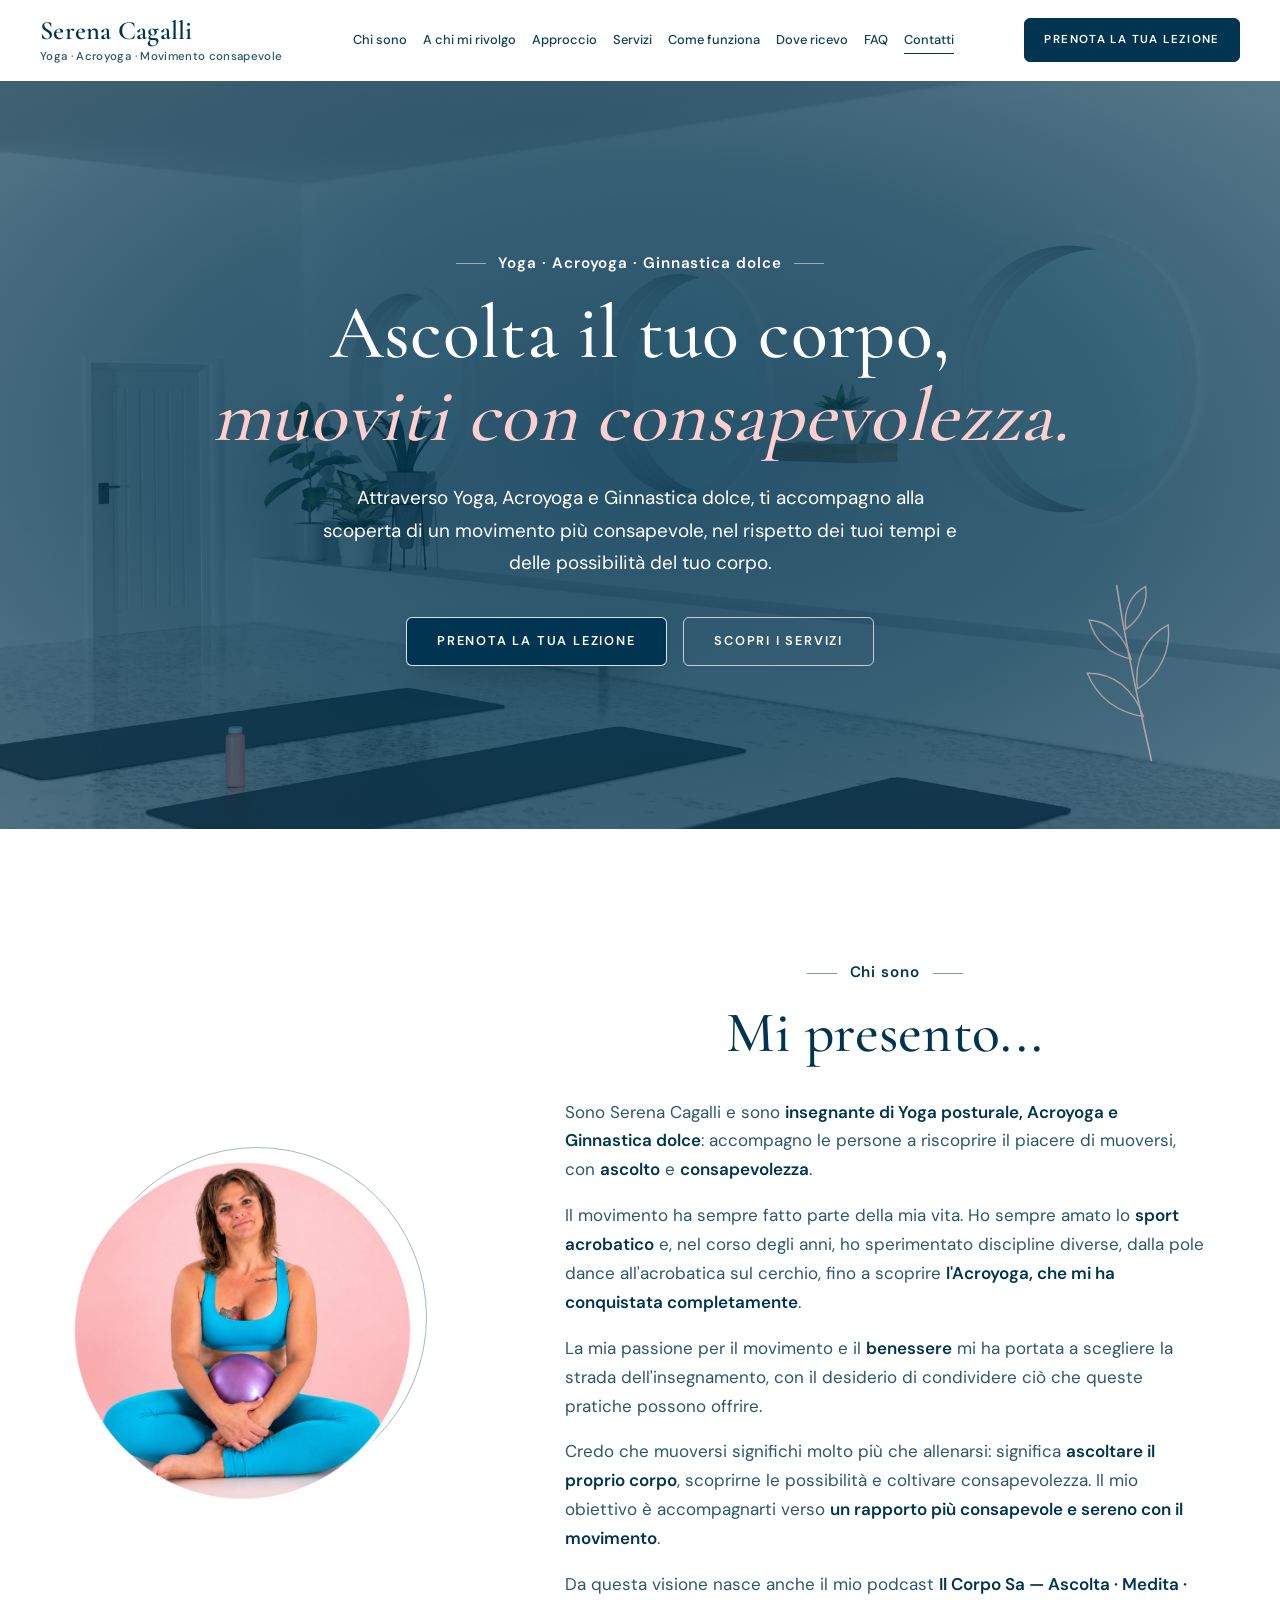
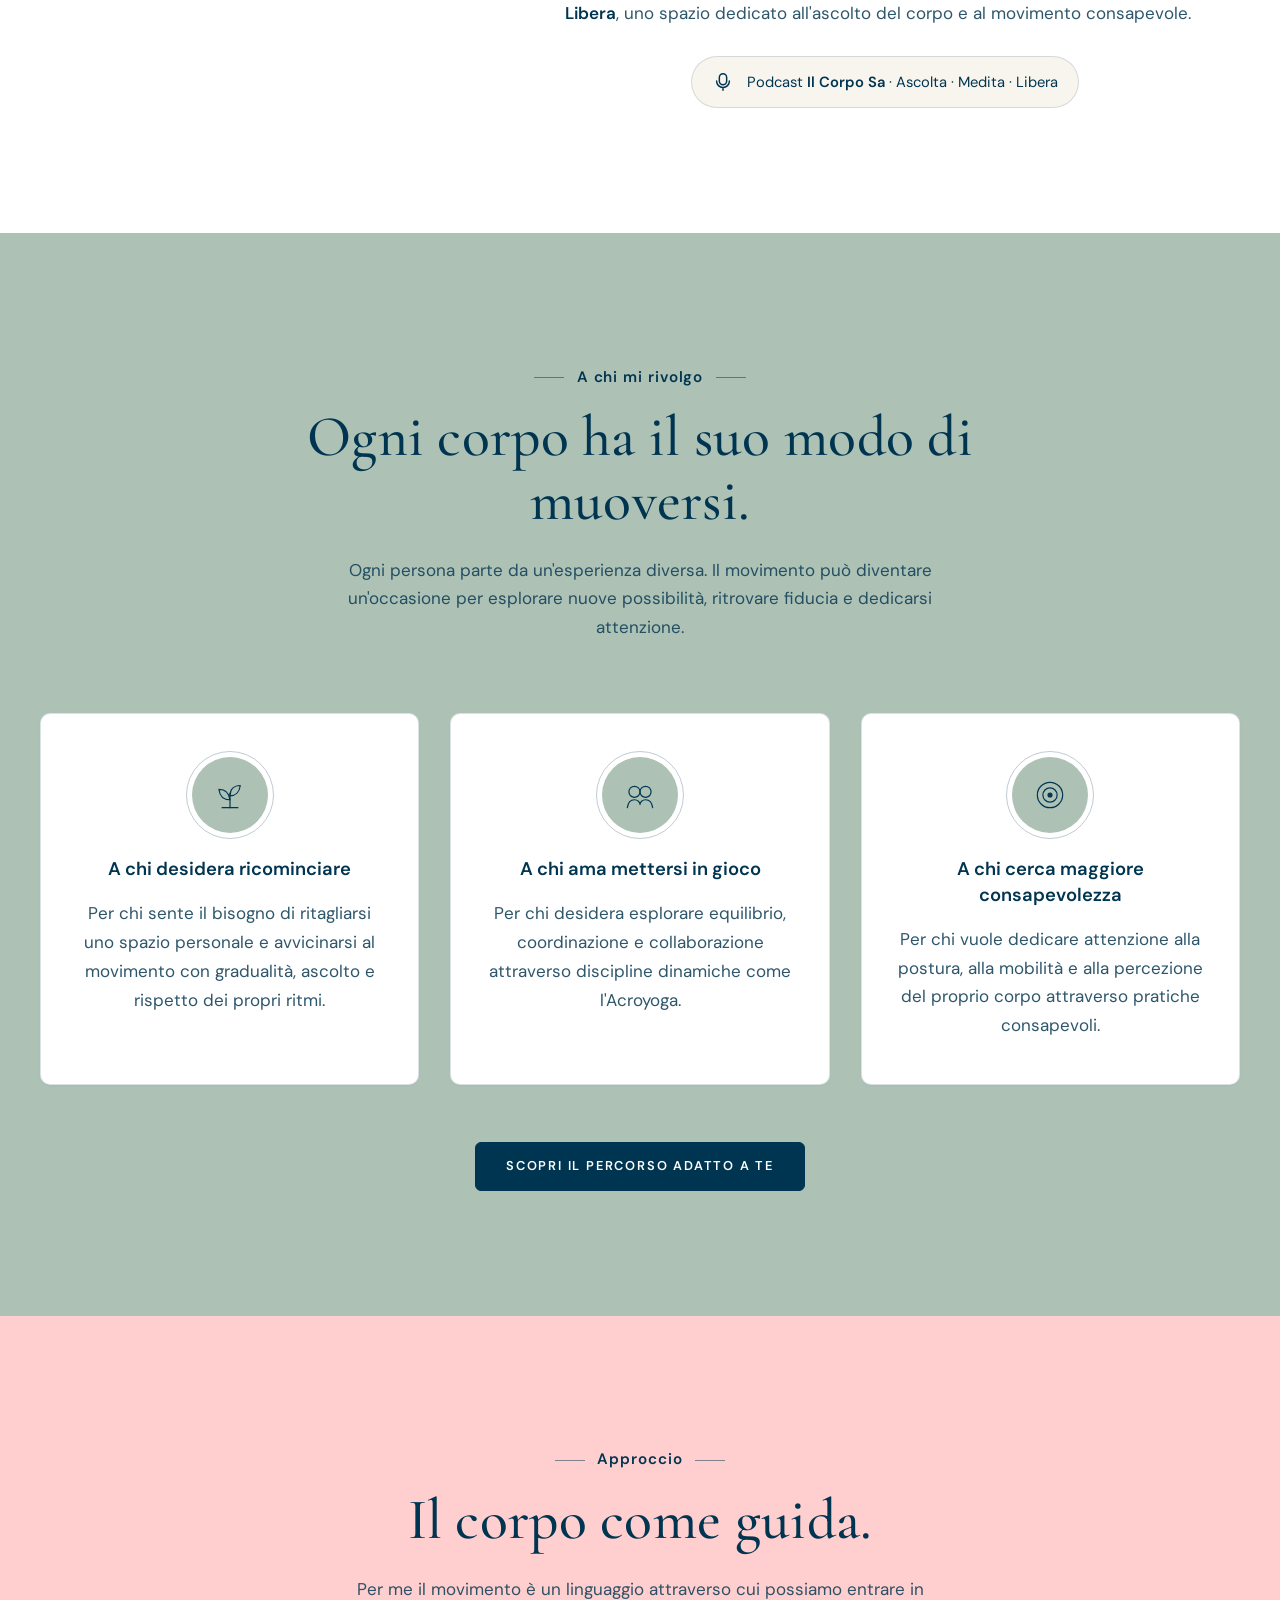
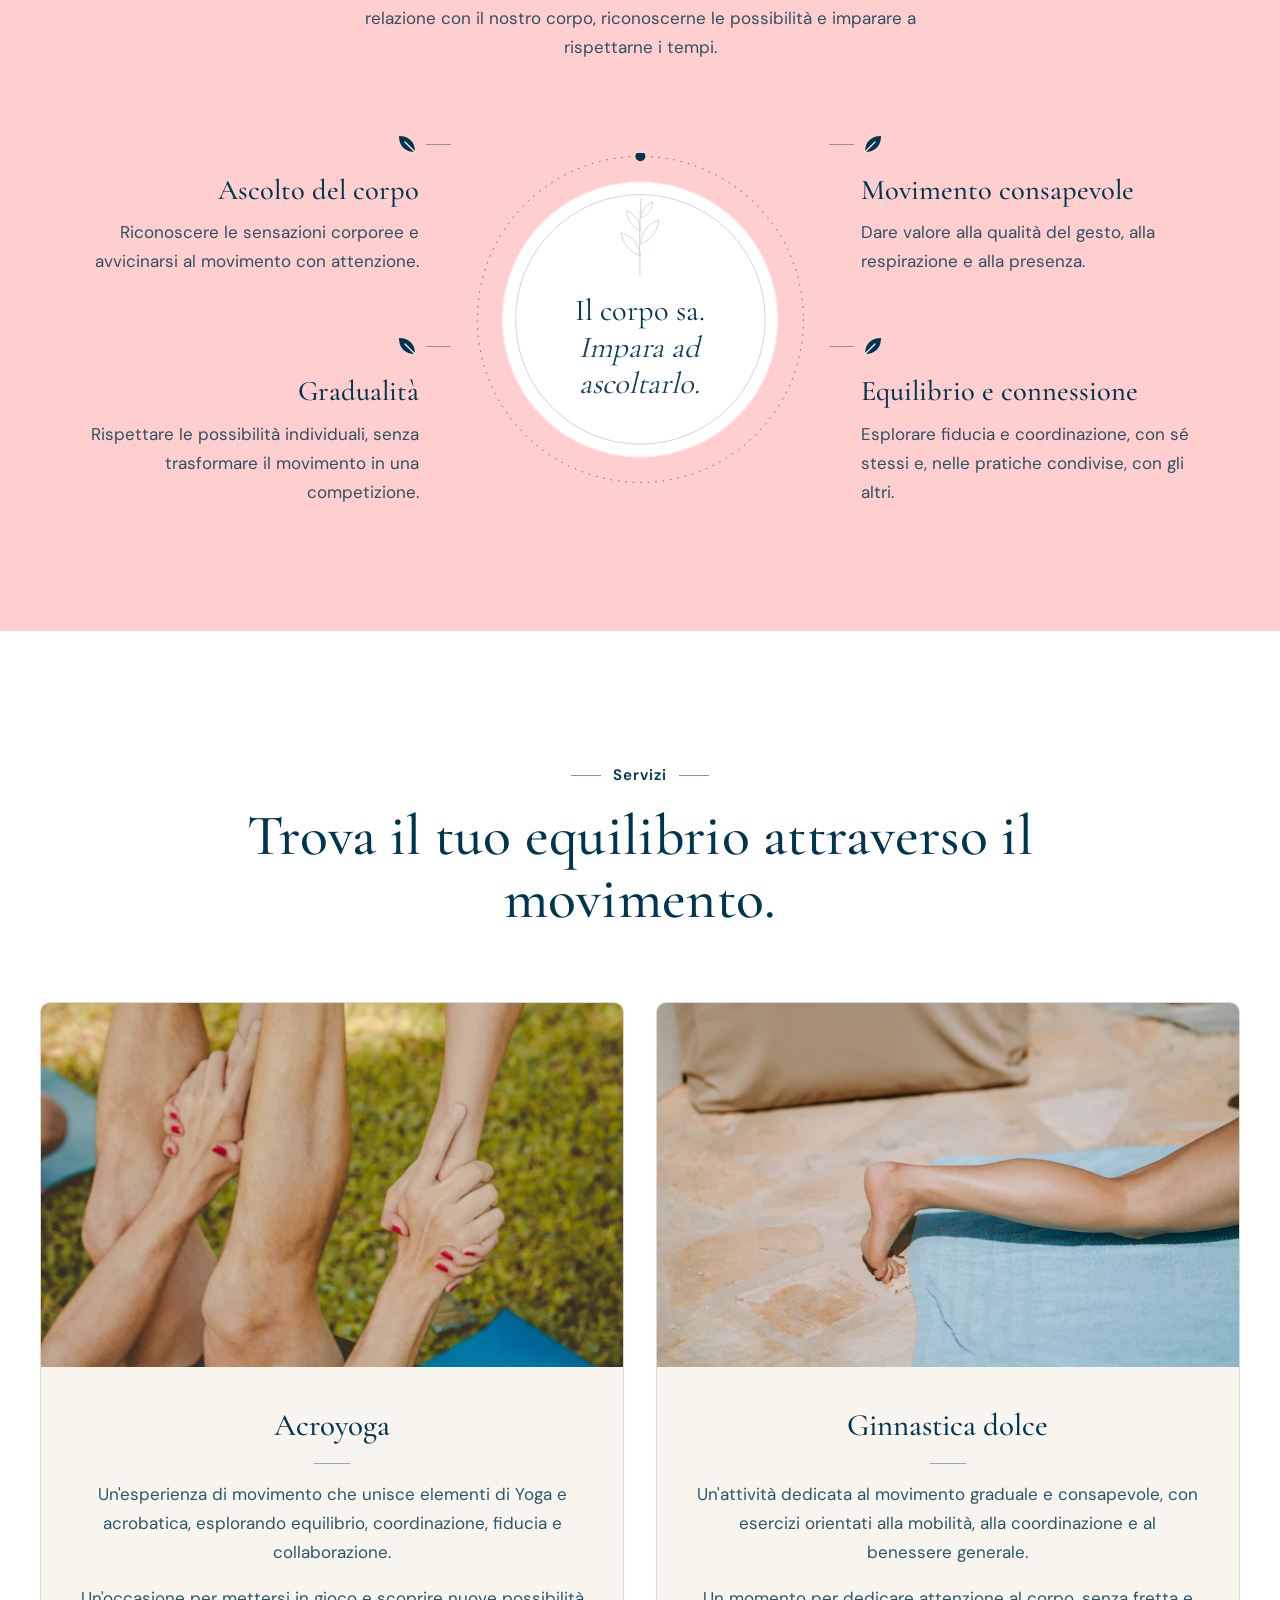
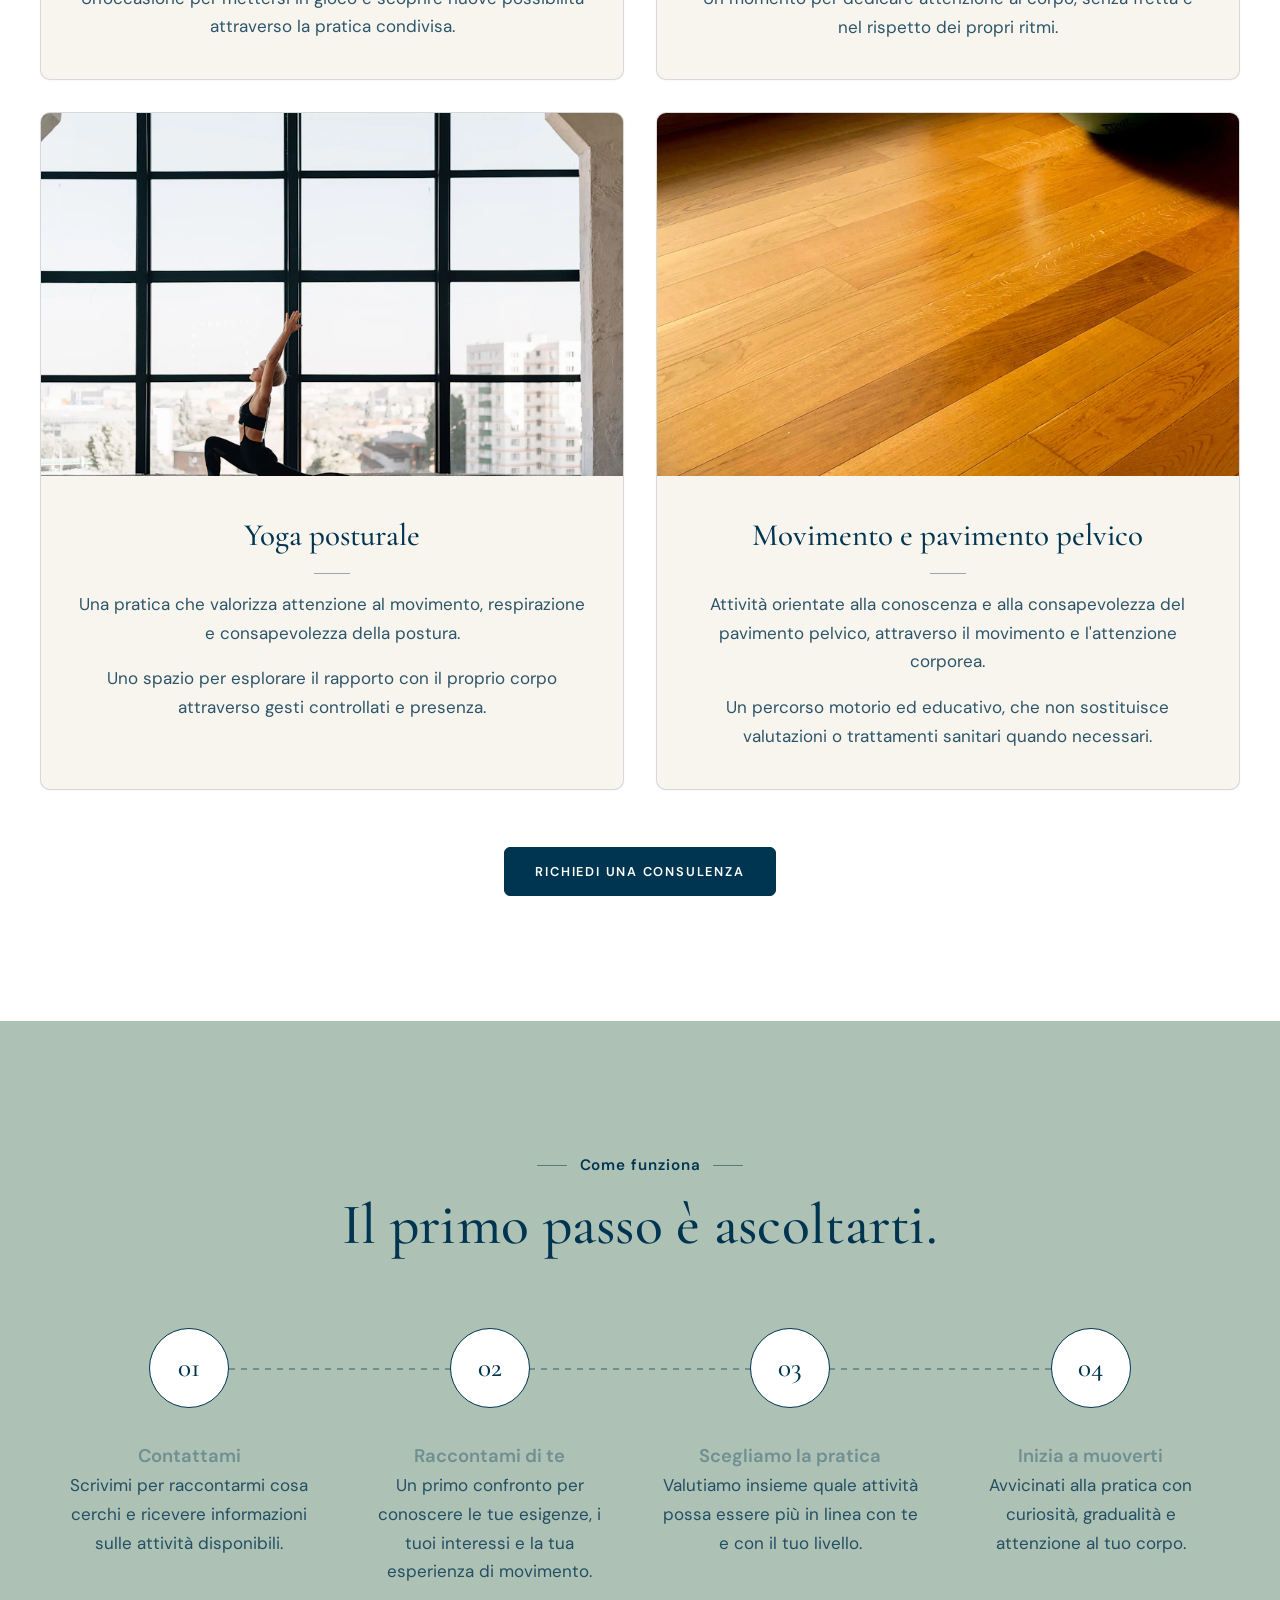
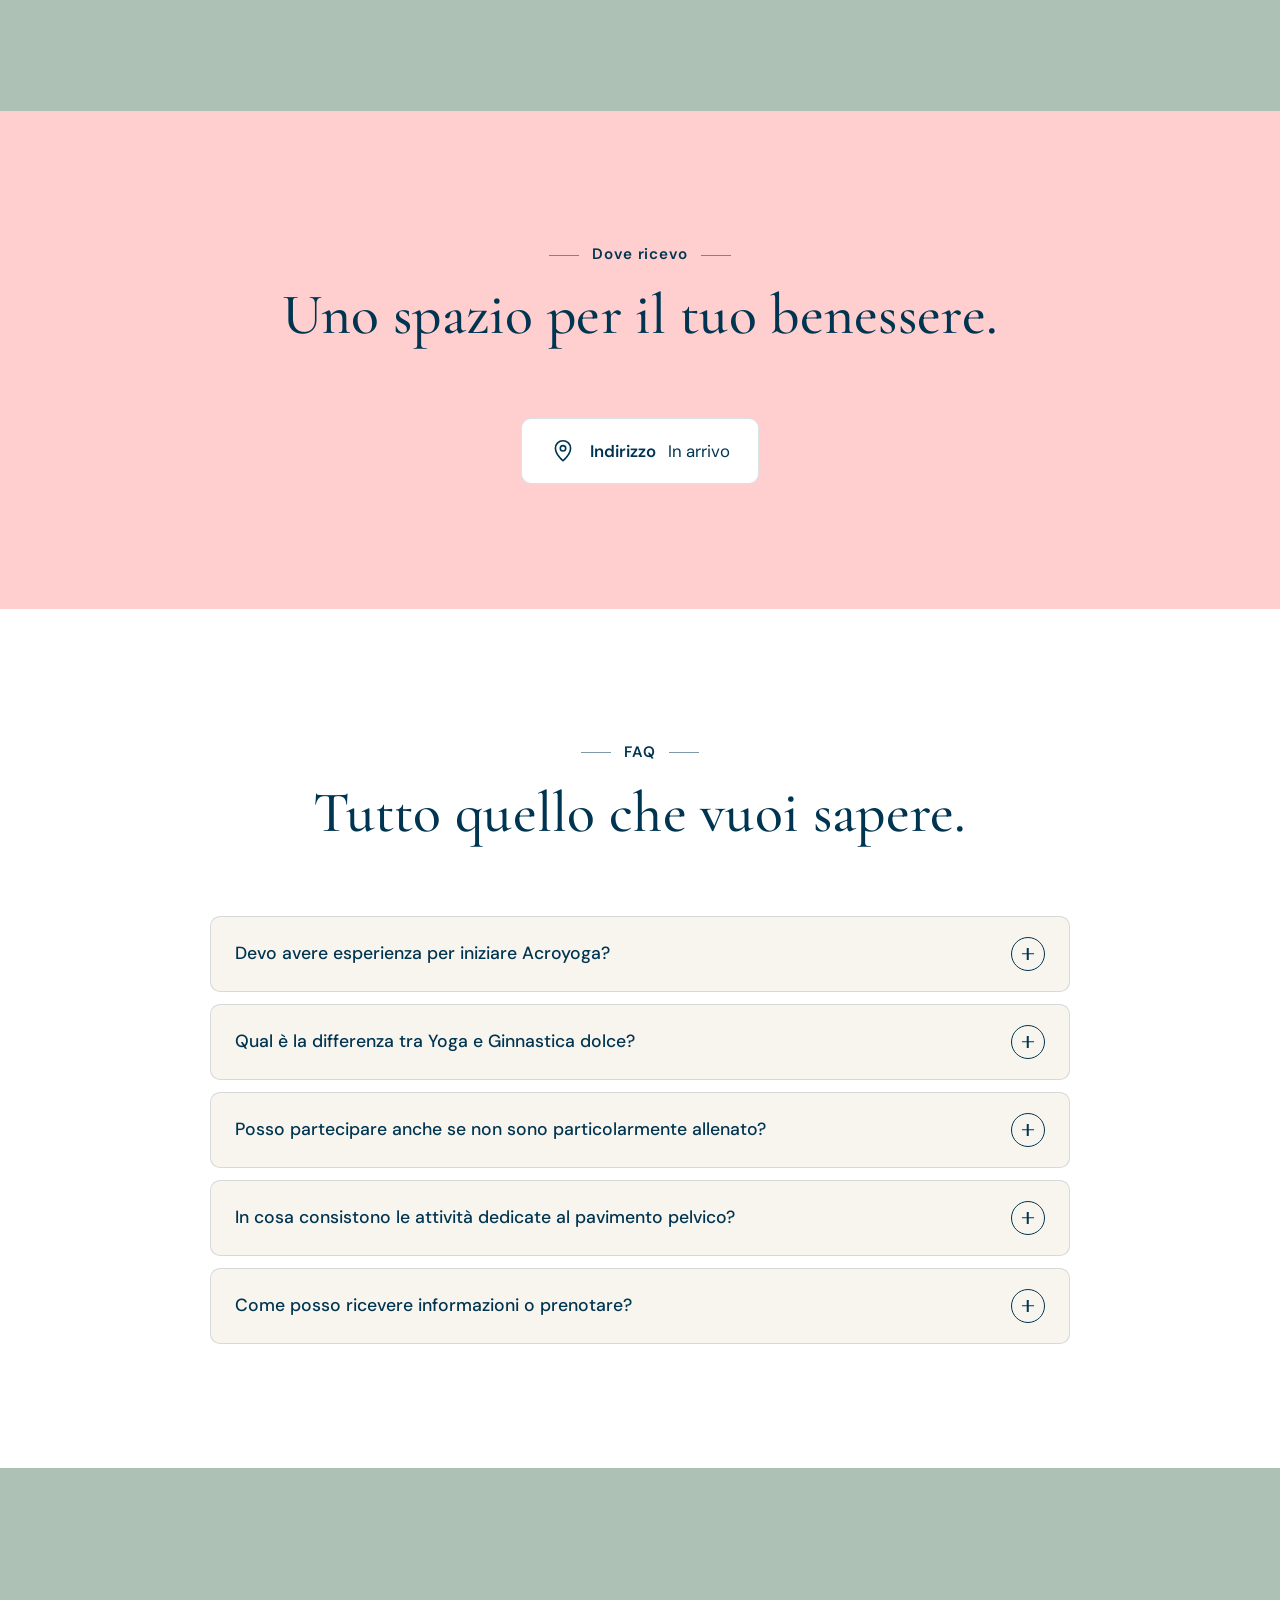
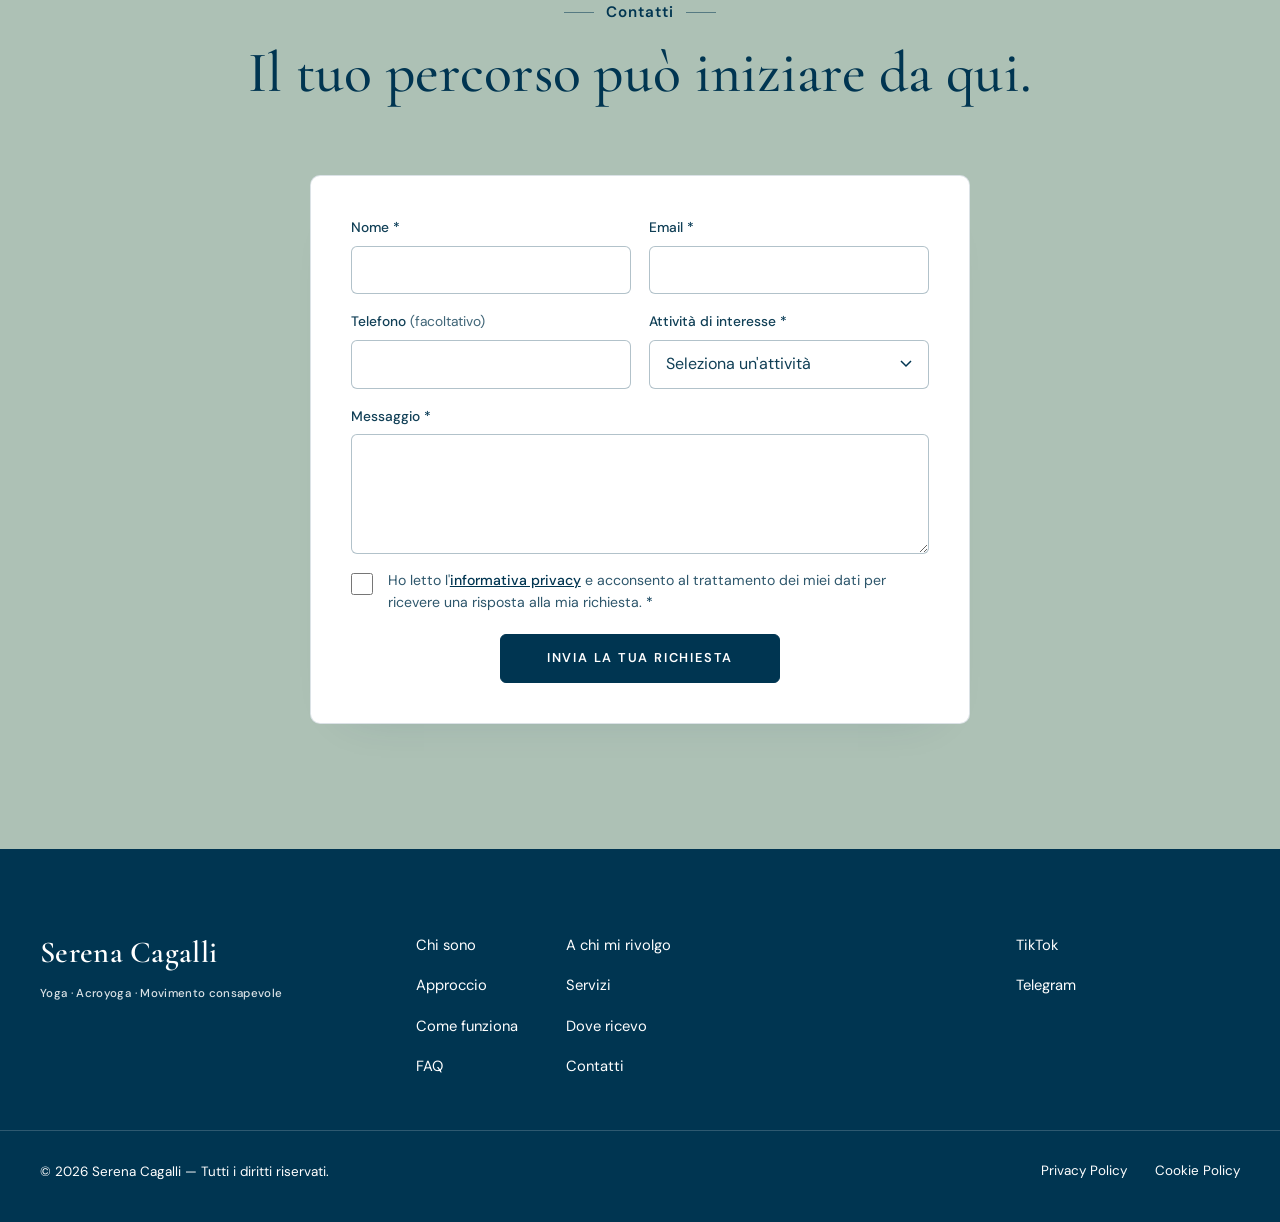
==== index.html @ 7fc3790c "Sito one-page Serena Cagalli — Il Corpo Sa Sito statico (HTML, CSS, JS) per Serena Cagalli: Yoga pos" ====
<!doctype html>
<html lang="it">
<head>
  <meta charset="utf-8">
  <meta name="viewport" content="width=device-width, initial-scale=1">
  <title>Serena Cagalli | Yoga, Acroyoga e Ginnastica Dolce</title>
  <meta name="description" content="Scopri le attività di Serena Cagalli: Acroyoga, Yoga posturale, Ginnastica dolce e movimento consapevole. Richiedi informazioni.">
  <meta name="theme-color" content="#FFFFFF">
  <!-- Da aggiungere quando il dominio sarà definitivo:
  <link rel="canonical" href="https://DOMINIO/">
  <meta property="og:url" content="https://DOMINIO/">
  -->
  <meta property="og:type" content="website">
  <meta property="og:locale" content="it_IT">
  <meta property="og:site_name" content="Serena Cagalli">
  <meta property="og:title" content="Serena Cagalli | Yoga, Acroyoga e Ginnastica Dolce">
  <meta property="og:description" content="Il corpo sa. Impara ad ascoltarlo. Acroyoga, Yoga posturale, Ginnastica dolce e movimento consapevole.">
  <meta property="og:image" content="assets/img/hero-2000.webp">
  <meta name="twitter:card" content="summary_large_image">

  <link rel="icon" href="assets/img/favicon.svg" type="image/svg+xml">
  <link rel="preload" href="assets/fonts/cormorant-garamond.woff2" as="font" type="font/woff2" crossorigin>
  <link rel="preload" href="assets/fonts/dm-sans.woff2" as="font" type="font/woff2" crossorigin>
  <link rel="preload" as="image" href="assets/img/hero-2000.webp" imagesrcset="assets/img/hero-1000.webp 900w, assets/img/hero-2000.webp 2000w" imagesizes="100vw">
  <link rel="stylesheet" href="assets/css/style.css">
  <script>document.documentElement.classList.add('js');</script>

  <script type="application/ld+json">
  {
    "@context": "https://schema.org",
    "@type": "Person",
    "name": "Serena Cagalli",
    "jobTitle": "Insegnante di Yoga posturale, Acroyoga e Ginnastica dolce",
    "knowsAbout": ["Yoga posturale", "Acroyoga", "Ginnastica dolce", "Movimento consapevole"],
    "sameAs": ["https://www.tiktok.com/@serenacagalli", "https://t.me/ilcorposa"]
  }
  </script>
</head>
<body>
  <a class="skip-link" href="#main">Vai al contenuto</a>

  <svg class="sprite" aria-hidden="true" focusable="false">
    <symbol id="leaf-branch" viewBox="0 0 120 160">
      <path d="M60 158 C60 120 58 80 62 6" fill="none" stroke="currentColor" stroke-width="1.4" stroke-linecap="round"/>
      <path d="M61 120 C40 112 26 96 22 74 C44 78 58 96 61 120Z" fill="none" stroke="currentColor" stroke-width="1.2"/>
      <path d="M61 96 C82 88 96 70 98 48 C76 54 63 72 61 96Z" fill="none" stroke="currentColor" stroke-width="1.2"/>
      <path d="M61 70 C44 62 34 48 33 30 C50 35 60 50 61 70Z" fill="none" stroke="currentColor" stroke-width="1.2"/>
      <path d="M62 44 C76 38 85 26 86 12 C72 16 63 28 62 44Z" fill="none" stroke="currentColor" stroke-width="1.2"/>
    </symbol>
    <symbol id="leaf" viewBox="0 0 24 24">
      <path d="M4 20 C4 10 10 4 20 4 C20 14 14 20 4 20Z" fill="currentColor"/>
      <path d="M4 20 L14 10" stroke="#FFFFFF" stroke-width="1.2" stroke-linecap="round"/>
    </symbol>
  </svg>

  <!-- 1. HEADER -->
  <header class="site-header" id="top">
    <div class="container header-inner">
      <a class="brand" href="#top" aria-label="Serena Cagalli, torna all'inizio">
        <span class="brand-name">Serena Cagalli</span>
        <span class="brand-tag">Yoga · Acroyoga · Movimento consapevole</span>
      </a>

      <nav class="desktop-nav" aria-label="Navigazione principale">
        <ul class="nav-list">
          <li><a href="#chi-sono">Chi sono</a></li>
          <li><a href="#a-chi-mi-rivolgo">A chi mi rivolgo</a></li>
          <li><a href="#approccio">Approccio</a></li>
          <li><a href="#servizi">Servizi</a></li>
          <li><a href="#come-funziona">Come funziona</a></li>
          <li><a href="#dove-ricevo">Dove ricevo</a></li>
          <li><a href="#faq">FAQ</a></li>
          <li><a href="#contatti">Contatti</a></li>
        </ul>
      </nav>
      <a class="btn btn-primary header-cta" href="#contatti">Prenota la tua lezione</a>

      <button class="nav-toggle" type="button" aria-expanded="false" aria-controls="mobile-nav" aria-label="Apri il menu">
        <span class="nav-toggle-bar"></span>
        <span class="nav-toggle-bar"></span>
        <span class="nav-toggle-bar"></span>
      </button>
    </div>

    <nav class="mobile-nav" id="mobile-nav" aria-label="Menu mobile" inert>
      <ul class="mobile-list">
        <li><a href="#chi-sono">Chi sono</a></li>
        <li><a href="#a-chi-mi-rivolgo">A chi mi rivolgo</a></li>
        <li><a href="#approccio">Approccio</a></li>
        <li><a href="#servizi">Servizi</a></li>
        <li><a href="#come-funziona">Come funziona</a></li>
        <li><a href="#dove-ricevo">Dove ricevo</a></li>
        <li><a href="#faq">FAQ</a></li>
        <li><a href="#contatti">Contatti</a></li>
      </ul>
      <a class="btn btn-primary mobile-cta" href="#contatti">Prenota la tua lezione</a>
    </nav>
  </header>

  <main id="main">

    <!-- 2. HERO -->
    <section class="hero" aria-labelledby="hero-title">
      <picture class="hero-media">
        <source media="(max-width: 700px)" srcset="assets/img/hero-1000.webp">
        <img src="assets/img/hero-2000.webp" alt="Sala per lo yoga luminosa e minimale, con finestre rotonde, piante e tappetini" width="2000" height="1200" fetchpriority="high">
      </picture>
      <div class="hero-overlay" aria-hidden="true"></div>
      <svg class="hero-leaf" aria-hidden="true"><use href="#leaf-branch"/></svg>

      <div class="container hero-content">
        <p class="eyebrow eyebrow-light">Yoga · Acroyoga · Ginnastica dolce</p>
        <h1 id="hero-title" class="hero-title">
          <span class="hero-line">Ascolta il tuo corpo,</span>
          <span class="hero-line hero-accent">muoviti con consapevolezza.</span>
        </h1>
        <p class="hero-text">Attraverso Yoga, Acroyoga e Ginnastica dolce, ti accompagno alla scoperta di un movimento più consapevole, nel rispetto dei tuoi tempi e delle possibilità del tuo corpo.</p>
        <div class="btn-row">
          <a class="btn btn-light" href="#contatti">Prenota la tua lezione</a>
          <a class="btn btn-ghost" href="#servizi">Scopri i servizi</a>
        </div>
      </div>
    </section>

    <!-- 3. CHI SONO -->
    <section class="section bg-1" id="chi-sono" aria-labelledby="chi-sono-title">
      <div class="container about">
        <div class="about-media reveal">
          <span class="about-ring" aria-hidden="true"></span>
          <img class="about-photo" src="assets/img/serena-cagalli.webp" alt="Serena Cagalli seduta a gambe incrociate, sorridente, con una piccola palla viola tra le mani" width="800" height="800" loading="lazy" decoding="async">
        </div>
        <div class="about-text">
          <header class="section-head reveal">
            <p class="eyebrow">Chi sono</p>
            <h2 id="chi-sono-title">Mi presento...</h2>
          </header>
          <div class="prose reveal">
            <p>Sono Serena Cagalli e sono <strong>insegnante di Yoga posturale, Acroyoga e Ginnastica dolce</strong>: accompagno le persone a riscoprire il piacere di muoversi, con <strong>ascolto</strong> e <strong>consapevolezza</strong>.</p>
            <p>Il movimento ha sempre fatto parte della mia vita. Ho sempre amato lo <strong>sport acrobatico</strong> e, nel corso degli anni, ho sperimentato discipline diverse, dalla pole dance all'acrobatica sul cerchio, fino a scoprire <strong>l'Acroyoga, che mi ha conquistata completamente</strong>.</p>
            <p>La mia passione per il movimento e il <strong>benessere</strong> mi ha portata a scegliere la strada dell'insegnamento, con il desiderio di condividere ciò che queste pratiche possono offrire.</p>
            <p>Credo che muoversi significhi molto più che allenarsi: significa <strong>ascoltare il proprio corpo</strong>, scoprirne le possibilità e coltivare consapevolezza. Il mio obiettivo è accompagnarti verso <strong>un rapporto più consapevole e sereno con il movimento</strong>.</p>
            <p>Da questa visione nasce anche il mio podcast <strong>Il Corpo Sa — Ascolta · Medita · Libera</strong>, uno spazio dedicato all'ascolto del corpo e al movimento consapevole.</p>
          </div>
          <p class="podcast-badge reveal">
            <svg viewBox="0 0 24 24" aria-hidden="true"><path fill="none" stroke="currentColor" stroke-width="1.6" stroke-linecap="round" d="M12 3a4 4 0 0 1 4 4v4a4 4 0 0 1-8 0V7a4 4 0 0 1 4-4Zm-7 8a7 7 0 0 0 14 0M12 18v3"/></svg>
            <span>Podcast <strong>Il Corpo Sa</strong> · Ascolta · Medita · Libera</span>
          </p>
        </div>
      </div>
    </section>

    <!-- 4. A CHI MI RIVOLGO -->
    <section class="section bg-2" id="a-chi-mi-rivolgo" aria-labelledby="target-title">
      <div class="container">
        <header class="section-head reveal">
          <p class="eyebrow">A chi mi rivolgo</p>
          <h2 id="target-title">Ogni corpo ha il suo modo di muoversi.</h2>
          <p class="section-intro">Ogni persona parte da un'esperienza diversa. Il movimento può diventare un'occasione per esplorare nuove possibilità, ritrovare fiducia e dedicarsi attenzione.</p>
        </header>

        <div class="grid grid-3">
          <article class="card card-target reveal">
            <span class="card-icon" aria-hidden="true">
              <svg viewBox="0 0 48 48" fill="none" stroke="currentColor" stroke-width="1.5" stroke-linecap="round" stroke-linejoin="round"><path d="M24 40 V22"/><path d="M24 30 C16 30 11 25 10 17 C18 17 23 22 24 30Z"/><path d="M24 25 C31 25 36 20 37 12 C29 12 24 17 24 25Z"/><path d="M14 40 H34"/></svg>
            </span>
            <h3>A chi desidera ricominciare</h3>
            <p>Per chi sente il bisogno di ritagliarsi uno spazio personale e avvicinarsi al movimento con gradualità, ascolto e rispetto dei propri ritmi.</p>
          </article>
          <article class="card card-target reveal">
            <span class="card-icon" aria-hidden="true">
              <svg viewBox="0 0 48 48" fill="none" stroke="currentColor" stroke-width="1.5" stroke-linecap="round" stroke-linejoin="round"><circle cx="17" cy="20" r="7"/><circle cx="31" cy="20" r="7"/><path d="M8 40 C9 33 13 30 17 30 C21 30 24 33 24 36 C24 33 27 30 31 30 C35 30 39 33 40 40"/></svg>
            </span>
            <h3>A chi ama mettersi in gioco</h3>
            <p>Per chi desidera esplorare equilibrio, coordinazione e collaborazione attraverso discipline dinamiche come l'Acroyoga.</p>
          </article>
          <article class="card card-target reveal">
            <span class="card-icon" aria-hidden="true">
              <svg viewBox="0 0 48 48" fill="none" stroke="currentColor" stroke-width="1.5" stroke-linecap="round" stroke-linejoin="round"><circle cx="24" cy="24" r="16"/><circle cx="24" cy="24" r="9"/><circle cx="24" cy="24" r="2.5" fill="currentColor"/></svg>
            </span>
            <h3>A chi cerca maggiore consapevolezza</h3>
            <p>Per chi vuole dedicare attenzione alla postura, alla mobilità e alla percezione del proprio corpo attraverso pratiche consapevoli.</p>
          </article>
        </div>

        <div class="section-cta reveal">
          <a class="btn btn-primary" href="#come-funziona">Scopri il percorso adatto a te</a>
        </div>
      </div>
    </section>

    <!-- 5. APPROCCIO -->
    <section class="section bg-3" id="approccio" aria-labelledby="approccio-title">
      <div class="container">
        <header class="section-head reveal">
          <p class="eyebrow">Approccio</p>
          <h2 id="approccio-title">Il corpo come guida.</h2>
          <p class="section-intro">Per me il movimento è un linguaggio attraverso cui possiamo entrare in relazione con il nostro corpo, riconoscerne le possibilità e imparare a rispettarne i tempi.</p>
        </header>

        <div class="orbit">
          <div class="orbit-core reveal" aria-hidden="true">
            <svg class="orbit-rings" viewBox="0 0 400 400">
              <circle cx="200" cy="200" r="196" />
              <circle cx="200" cy="200" r="150" />
              <circle class="orbit-dot" cx="200" cy="4" r="6" />
            </svg>
            <svg class="orbit-leaf"><use href="#leaf-branch"/></svg>
            <p class="orbit-quote">Il corpo sa.<br><em>Impara ad ascoltarlo.</em></p>
          </div>

          <ul class="orbit-list">
            <li class="orbit-item orbit-tl reveal">
              <svg class="orbit-mark" aria-hidden="true"><use href="#leaf"/></svg>
              <h3>Ascolto del corpo</h3>
              <p>Riconoscere le sensazioni corporee e avvicinarsi al movimento con attenzione.</p>
            </li>
            <li class="orbit-item orbit-tr reveal">
              <svg class="orbit-mark" aria-hidden="true"><use href="#leaf"/></svg>
              <h3>Movimento consapevole</h3>
              <p>Dare valore alla qualità del gesto, alla respirazione e alla presenza.</p>
            </li>
            <li class="orbit-item orbit-bl reveal">
              <svg class="orbit-mark" aria-hidden="true"><use href="#leaf"/></svg>
              <h3>Gradualità</h3>
              <p>Rispettare le possibilità individuali, senza trasformare il movimento in una competizione.</p>
            </li>
            <li class="orbit-item orbit-br reveal">
              <svg class="orbit-mark" aria-hidden="true"><use href="#leaf"/></svg>
              <h3>Equilibrio e connessione</h3>
              <p>Esplorare fiducia e coordinazione, con sé stessi e, nelle pratiche condivise, con gli altri.</p>
            </li>
          </ul>
        </div>
      </div>
    </section>

    <!-- 6. SERVIZI -->
    <section class="section bg-1" id="servizi" aria-labelledby="servizi-title">
      <div class="container">
        <header class="section-head reveal">
          <p class="eyebrow">Servizi</p>
          <h2 id="servizi-title">Trova il tuo equilibrio attraverso il movimento.</h2>
        </header>

        <div class="services">
          <article class="card card-service reveal">
            <div class="card-media">
              <img src="assets/img/acroyoga.webp" alt="Primo piano di mani che sostengono le gambe durante una figura di Acroyoga su un prato" width="800" height="600" loading="lazy" decoding="async">
            </div>
            <div class="card-body">
              <h3>Acroyoga</h3>
              <p>Un'esperienza di movimento che unisce elementi di Yoga e acrobatica, esplorando equilibrio, coordinazione, fiducia e collaborazione.</p>
              <p>Un'occasione per mettersi in gioco e scoprire nuove possibilità attraverso la pratica condivisa.</p>
            </div>
          </article>
          <article class="card card-service reveal">
            <div class="card-media">
              <img src="assets/img/ginnastica-dolce.webp" alt="Una gamba distesa su un tappetino azzurro durante un esercizio dolce, in luce naturale" width="800" height="600" loading="lazy" decoding="async">
            </div>
            <div class="card-body">
              <h3>Ginnastica dolce</h3>
              <p>Un'attività dedicata al movimento graduale e consapevole, con esercizi orientati alla mobilità, alla coordinazione e al benessere generale.</p>
              <p>Un momento per dedicare attenzione al corpo, senza fretta e nel rispetto dei propri ritmi.</p>
            </div>
          </article>
          <article class="card card-service reveal">
            <div class="card-media">
              <img src="assets/img/yoga-posturale.webp" alt="Una persona pratica Yoga su un tappetino davanti a una grande vetrata luminosa" width="800" height="600" loading="lazy" decoding="async">
            </div>
            <div class="card-body">
              <h3>Yoga posturale</h3>
              <p>Una pratica che valorizza attenzione al movimento, respirazione e consapevolezza della postura.</p>
              <p>Uno spazio per esplorare il rapporto con il proprio corpo attraverso gesti controllati e presenza.</p>
            </div>
          </article>
          <article class="card card-service reveal">
            <div class="card-media">
              <img src="assets/img/pavimento-pelvico.webp" alt="Palla da ginnastica verde su un pavimento in parquet, illuminata dalla luce di una finestra" width="800" height="600" loading="lazy" decoding="async">
            </div>
            <div class="card-body">
              <h3>Movimento e pavimento pelvico</h3>
              <p>Attività orientate alla conoscenza e alla consapevolezza del pavimento pelvico, attraverso il movimento e l'attenzione corporea.</p>
              <p>Un percorso motorio ed educativo, che non sostituisce valutazioni o trattamenti sanitari quando necessari.</p>
            </div>
          </article>
        </div>

        <div class="section-cta reveal">
          <a class="btn btn-primary" href="#contatti">Richiedi una consulenza</a>
        </div>
      </div>
    </section>

    <!-- 7. COME FUNZIONA -->
    <section class="section bg-2" id="come-funziona" aria-labelledby="percorso-title">
      <div class="container">
        <header class="section-head reveal">
          <p class="eyebrow">Come funziona</p>
          <h2 id="percorso-title">Il primo passo è ascoltarti.</h2>
        </header>

        <div class="journey" id="journey">
          <div class="journey-track" aria-hidden="true"><span class="journey-fill"></span></div>
          <ol class="journey-list">
          <li class="journey-step">
            <span class="journey-num" aria-hidden="true"><span>01</span></span>
            <h3><span class="visually-hidden">Passo 1: </span>Contattami</h3>
            <p>Scrivimi per raccontarmi cosa cerchi e ricevere informazioni sulle attività disponibili.</p>
          </li>
          <li class="journey-step">
            <span class="journey-num" aria-hidden="true"><span>02</span></span>
            <h3><span class="visually-hidden">Passo 2: </span>Raccontami di te</h3>
            <p>Un primo confronto per conoscere le tue esigenze, i tuoi interessi e la tua esperienza di movimento.</p>
          </li>
          <li class="journey-step">
            <span class="journey-num" aria-hidden="true"><span>03</span></span>
            <h3><span class="visually-hidden">Passo 3: </span>Scegliamo la pratica</h3>
            <p>Valutiamo insieme quale attività possa essere più in linea con te e con il tuo livello.</p>
          </li>
          <li class="journey-step">
            <span class="journey-num" aria-hidden="true"><span>04</span></span>
            <h3><span class="visually-hidden">Passo 4: </span>Inizia a muoverti</h3>
            <p>Avvicinati alla pratica con curiosità, gradualità e attenzione al tuo corpo.</p>
          </li>
          </ol>
        </div>
      </div>
    </section>

    <!-- 8. DOVE RICEVO -->
    <section class="section bg-3" id="dove-ricevo" aria-labelledby="dove-title">
      <div class="container">
        <header class="section-head reveal">
          <p class="eyebrow">Dove ricevo</p>
          <h2 id="dove-title">Uno spazio per il tuo benessere.</h2>
        </header>
        <div class="address-box reveal">
          <svg viewBox="0 0 24 24" aria-hidden="true"><path fill="none" stroke="currentColor" stroke-width="1.5" d="M12 21s-7-6.2-7-11.5A7 7 0 0 1 19 9.5C19 14.8 12 21 12 21Z"/><circle cx="12" cy="9.5" r="2.5" fill="none" stroke="currentColor" stroke-width="1.5"/></svg>
          <p><span class="address-label">Indirizzo</span> In arrivo</p>
        </div>
      </div>
    </section>

    <!-- 9. FAQ -->
    <section class="section bg-1" id="faq" aria-labelledby="faq-title">
      <div class="container container-narrow">
        <header class="section-head reveal">
          <p class="eyebrow">FAQ</p>
          <h2 id="faq-title">Tutto quello che vuoi sapere.</h2>
        </header>

        <div class="accordion reveal">
          <div class="acc-item">
            <h3 class="acc-heading">
              <button class="acc-trigger" type="button" aria-expanded="false" aria-controls="faq-1" id="faq-1-btn">
                <span>Devo avere esperienza per iniziare Acroyoga?</span><span class="acc-icon" aria-hidden="true"></span>
              </button>
            </h3>
            <div class="acc-panel" id="faq-1" role="region" aria-labelledby="faq-1-btn" hidden>
              <p>Dipende dal tipo di lezione. Scrivimi: ti racconterò quali attività propongo e insieme capiremo quale sia la più adatta al tuo livello.</p>
            </div>
          </div>
          <div class="acc-item">
            <h3 class="acc-heading">
              <button class="acc-trigger" type="button" aria-expanded="false" aria-controls="faq-2" id="faq-2-btn">
                <span>Qual è la differenza tra Yoga e Ginnastica dolce?</span><span class="acc-icon" aria-hidden="true"></span>
              </button>
            </h3>
            <div class="acc-panel" id="faq-2" role="region" aria-labelledby="faq-2-btn" hidden>
              <p>Sono attività diverse. Nello Yoga propongo pratiche di movimento, postura e respirazione; nella Ginnastica dolce propongo esercizi graduali, orientati alla mobilità e al benessere del corpo.</p>
            </div>
          </div>
          <div class="acc-item">
            <h3 class="acc-heading">
              <button class="acc-trigger" type="button" aria-expanded="false" aria-controls="faq-3" id="faq-3-btn">
                <span>Posso partecipare anche se non sono particolarmente allenato?</span><span class="acc-icon" aria-hidden="true"></span>
              </button>
            </h3>
            <div class="acc-panel" id="faq-3" role="region" aria-labelledby="faq-3-btn" hidden>
              <p>Dipende dall'attività e dalle tue condizioni individuali. Ne parliamo insieme e ti aiuto a individuare la proposta più adatta a te.</p>
            </div>
          </div>
          <div class="acc-item">
            <h3 class="acc-heading">
              <button class="acc-trigger" type="button" aria-expanded="false" aria-controls="faq-4" id="faq-4-btn">
                <span>In cosa consistono le attività dedicate al pavimento pelvico?</span><span class="acc-icon" aria-hidden="true"></span>
              </button>
            </h3>
            <div class="acc-panel" id="faq-4" role="region" aria-labelledby="faq-4-btn" hidden>
              <p>Sono proposte che dedico alla consapevolezza corporea e al movimento. Contattami per conoscere i contenuti delle mie lezioni e capire se sono adatte alle tue esigenze: non sostituiscono una valutazione sanitaria, quando necessaria.</p>
            </div>
          </div>
          <div class="acc-item">
            <h3 class="acc-heading">
              <button class="acc-trigger" type="button" aria-expanded="false" aria-controls="faq-5" id="faq-5-btn">
                <span>Come posso ricevere informazioni o prenotare?</span><span class="acc-icon" aria-hidden="true"></span>
              </button>
            </h3>
            <div class="acc-panel" id="faq-5" role="region" aria-labelledby="faq-5-btn" hidden>
              <p>Scrivimi tramite il modulo di contatto: ti risponderò con tutte le informazioni su attività, disponibilità e modalità di partecipazione.</p>
            </div>
          </div>
        </div>
      </div>
    </section>

    <!-- 10. CONTATTI -->
    <section class="section bg-2" id="contatti" aria-labelledby="contatti-title">
      <div class="container">
        <header class="section-head reveal">
          <p class="eyebrow">Contatti</p>
          <h2 id="contatti-title">Il tuo percorso può iniziare da qui.</h2>
        </header>

        <form class="contact-form reveal" id="contact-form" action="/api/contatti" method="post" novalidate>
          <div class="form-row">
            <div class="field">
              <label for="f-nome">Nome <span class="req" aria-hidden="true">*</span></label>
              <input id="f-nome" name="nome" type="text" autocomplete="name" required maxlength="80" aria-describedby="f-nome-err">
              <p class="field-error" id="f-nome-err" aria-live="polite"></p>
            </div>
            <div class="field">
              <label for="f-email">Email <span class="req" aria-hidden="true">*</span></label>
              <input id="f-email" name="email" type="email" autocomplete="email" required maxlength="120" aria-describedby="f-email-err">
              <p class="field-error" id="f-email-err" aria-live="polite"></p>
            </div>
          </div>
          <div class="form-row">
            <div class="field">
              <label for="f-telefono">Telefono <span class="optional">(facoltativo)</span></label>
              <input id="f-telefono" name="telefono" type="tel" autocomplete="tel" maxlength="30" aria-describedby="f-telefono-err">
              <p class="field-error" id="f-telefono-err" aria-live="polite"></p>
            </div>
            <div class="field">
              <label for="f-attivita">Attività di interesse <span class="req" aria-hidden="true">*</span></label>
              <select id="f-attivita" name="attivita" required aria-describedby="f-attivita-err">
                <option value="">Seleziona un'attività</option>
                <option>Acroyoga</option>
                <option>Ginnastica dolce</option>
                <option>Yoga posturale</option>
                <option>Movimento e pavimento pelvico</option>
                <option>Non lo so ancora, vorrei un consiglio</option>
              </select>
              <p class="field-error" id="f-attivita-err" aria-live="polite"></p>
            </div>
          </div>
          <div class="field">
            <label for="f-messaggio">Messaggio <span class="req" aria-hidden="true">*</span></label>
            <textarea id="f-messaggio" name="messaggio" rows="4" required minlength="10" maxlength="2000" aria-describedby="f-messaggio-err"></textarea>
            <p class="field-error" id="f-messaggio-err" aria-live="polite"></p>
          </div>

          <div class="hp" aria-hidden="true">
            <label for="f-website">Lascia vuoto questo campo</label>
            <input id="f-website" name="website" type="text" tabindex="-1" autocomplete="off">
          </div>
          <input type="hidden" name="ts" id="f-ts">

          <div class="field field-check">
            <input id="f-privacy" name="privacy" type="checkbox" value="1" required aria-describedby="f-privacy-err">
            <label for="f-privacy">Ho letto l'<a href="privacy.html" target="_blank" rel="noopener">informativa privacy</a> e acconsento al trattamento dei miei dati per ricevere una risposta alla mia richiesta. <span class="req" aria-hidden="true">*</span></label>
            <p class="field-error" id="f-privacy-err" aria-live="polite"></p>
          </div>

          <div class="form-actions">
            <button class="btn btn-primary" type="submit">Invia la tua richiesta</button>
          </div>
          <div class="form-status" id="form-status" role="status" aria-live="polite" tabindex="-1"></div>
        </form>
      </div>
    </section>
  </main>

  <!-- 11. FOOTER -->
  <footer class="site-footer">
    <div class="container footer-inner">
      <div class="footer-brand">
        <p class="brand-name">Serena Cagalli</p>
        <p class="brand-tag">Yoga · Acroyoga · Movimento consapevole</p>
      </div>
      <nav class="footer-nav" aria-label="Sezioni del sito">
        <ul>
          <li><a href="#chi-sono">Chi sono</a></li>
          <li><a href="#a-chi-mi-rivolgo">A chi mi rivolgo</a></li>
          <li><a href="#approccio">Approccio</a></li>
          <li><a href="#servizi">Servizi</a></li>
          <li><a href="#come-funziona">Come funziona</a></li>
          <li><a href="#dove-ricevo">Dove ricevo</a></li>
          <li><a href="#faq">FAQ</a></li>
          <li><a href="#contatti">Contatti</a></li>
        </ul>
      </nav>
      <div class="footer-social">
        <ul>
          <li><a href="https://www.tiktok.com/@serenacagalli" target="_blank" rel="noopener">TikTok<span class="visually-hidden"> (si apre in una nuova scheda)</span></a></li>
          <li><a href="https://t.me/ilcorposa" target="_blank" rel="noopener">Telegram<span class="visually-hidden"> (si apre in una nuova scheda)</span></a></li>
          <!-- Spotify: aggiungere qui il link ufficiale quando disponibile -->
        </ul>
      </div>
    </div>
    <div class="container footer-bottom">
      <p>© <span id="year">2026</span> Serena Cagalli — Tutti i diritti riservati.</p>
      <!-- Dati fiscali e professionali obbligatori: inserire qui quando forniti -->
      <ul class="footer-legal">
        <li><a href="privacy.html">Privacy Policy</a></li>
        <li><a href="privacy.html#cookie">Cookie Policy</a></li>
      </ul>
    </div>
  </footer>

  <script src="assets/js/main.js" defer></script>
</body>
</html>
---- assets/css/style.css ----
/* =========================================================
   Serena Cagalli — Il Corpo Sa
   Palette: #FFFFFF #F8F5EE #A8C2B1 #F4C7CD #103F56 #D5B99A
   Sfondi sezione: #FFFFFF / #ADC1B5 / #FFCFCF — Accenti e CTA: #003551
   ========================================================= */

@font-face {
  font-family: "Cormorant Garamond";
  src: url("../fonts/cormorant-garamond.woff2") format("woff2");
  font-weight: 400 600;
  font-style: normal;
  font-display: swap;
}
@font-face {
  font-family: "DM Sans";
  src: url("../fonts/dm-sans.woff2") format("woff2");
  font-weight: 400 600;
  font-style: normal;
  font-display: swap;
}

:root {
  --white: #FFFFFF;
  --cream: #F8F5EE;
  --sage: #A8C2B1;
  --rose: #F4C7CD;
  --petrol: #103F56;
  --sand: #D5B99A;

  --bg-sage: #ADC1B5;
  --bg-pink: #FFCFCF;
  --accent: #003551;

  --text: var(--petrol);
  --text-soft: rgba(16, 63, 86, .88);
  --line: rgba(0, 53, 81, .14);
  --shadow: rgba(0, 53, 81, .2);

  --serif: "Cormorant Garamond", Georgia, "Times New Roman", serif;
  --sans: "DM Sans", system-ui, -apple-system, "Segoe UI", Roboto, sans-serif;

  --container: 1240px;
  --gutter: clamp(1.25rem, 4vw, 2.5rem);
  --section-y: clamp(4.5rem, 3rem + 6vw, 8rem);
  --radius: 10px;
  --radius-btn: 6px;
  --header-h: 80px;
  --ease: cubic-bezier(.22, .61, .36, 1);
}

/* ---------- Base ---------- */
*, *::before, *::after { box-sizing: border-box; }
html {
  -webkit-text-size-adjust: 100%;
  scroll-behavior: smooth;
  scroll-padding-top: calc(var(--header-h) + 8px);
}
body {
  margin: 0;
  font-family: var(--sans);
  font-size: clamp(1rem, .96rem + .2vw, 1.0625rem);
  line-height: 1.7;
  color: var(--text);
  background: var(--white);
  overflow-x: hidden;
  -webkit-font-smoothing: antialiased;
}
img, svg { display: block; max-width: 100%; }
img { height: auto; }
a { color: inherit; }
p { margin: 0 0 1em; }
h1, h2, h3 { margin: 0; font-weight: 500; }
ul, ol { margin: 0; padding: 0; list-style: none; }
button, input, select, textarea { font: inherit; color: inherit; }

.sprite { position: absolute; width: 0; height: 0; overflow: hidden; }
.visually-hidden {
  position: absolute !important; width: 1px; height: 1px; padding: 0; margin: -1px;
  overflow: hidden; clip: rect(0 0 0 0); white-space: nowrap; border: 0;
}
.skip-link {
  position: absolute; left: 1rem; top: -100px; z-index: 300;
  background: var(--accent); color: var(--white); padding: .75rem 1.1rem;
  border-radius: var(--radius-btn); text-decoration: none; font-weight: 500;
}
.skip-link:focus { top: 1rem; }
:focus-visible { outline: 2px solid var(--accent); outline-offset: 3px; border-radius: 3px; }

.container {
  width: 100%;
  max-width: calc(var(--container) + var(--gutter) * 2);
  margin-inline: auto;
  padding-inline: var(--gutter);
}
.container-narrow { max-width: calc(860px + var(--gutter) * 2); }

/* ---------- Tipografia ---------- */
.eyebrow {
  display: inline-flex;
  align-items: center;
  justify-content: center;
  gap: .8rem;
  margin: 0 0 1rem;
  font-family: var(--sans);
  font-size: .95rem;
  font-weight: 600;
  letter-spacing: .06em;
  color: var(--accent);
  text-align: center;
}
.eyebrow::before,
.eyebrow::after {
  content: "";
  flex-shrink: 0;
  width: 30px;
  height: 1px;
  background: var(--accent);
  opacity: .5;
}
.eyebrow-light { color: var(--white); }
.eyebrow-light::before, .eyebrow-light::after { background: var(--white); }

h2 {
  font-family: var(--serif);
  font-weight: 500;
  font-size: clamp(2.1rem, 1.4rem + 2.8vw, 3.6rem);
  line-height: 1.1;
  letter-spacing: .005em;
  color: var(--accent);
  overflow-wrap: break-word;
}
h3 {
  font-family: var(--sans);
  font-weight: 600;
  font-size: 1.08rem;
  line-height: 1.4;
  color: var(--accent);
}

.section-head {
  text-align: center;
  max-width: 860px;
  margin: 0 auto clamp(2.75rem, 2rem + 3vw, 4.5rem);
}
.section-intro {
  margin: 1.4rem auto 0;
  max-width: 640px;
  color: var(--text-soft);
}

/* ---------- Sezioni: sfondi alternati + colore box ---------- */
.section { position: relative; padding-block: var(--section-y); overflow: hidden; }
.bg-1 { background: var(--white);   --box: var(--cream); }
.bg-2 { background: var(--bg-sage); --box: var(--white); }
.bg-3 { background: var(--bg-pink); --box: var(--white); }

.section-cta {
  display: flex;
  justify-content: center;
  margin-top: clamp(2.75rem, 2rem + 2vw, 3.75rem);
}

/* ---------- Pulsanti ---------- */
.btn {
  display: inline-flex;
  align-items: center;
  justify-content: center;
  min-height: 48px;
  padding: .95rem 1.9rem;
  border: 1px solid var(--accent);
  border-radius: var(--radius-btn);
  font-family: var(--sans);
  font-size: .8rem;
  font-weight: 600;
  letter-spacing: .14em;
  line-height: 1.3;
  text-transform: uppercase;
  text-align: center;
  text-decoration: none;
  cursor: pointer;
  transition: background-color .35s var(--ease), color .35s var(--ease),
              border-color .35s var(--ease), box-shadow .35s var(--ease), transform .35s var(--ease);
}
.btn-primary { background: var(--accent); color: var(--white); }
.btn-primary:hover {
  background: var(--white);
  color: var(--accent);
  transform: translateY(-2px);
  box-shadow: 0 14px 28px -18px var(--shadow);
}
/* CTA su sfondo scuro (hero): sempre #003551, con bordo chiaro per staccarsi */
.btn-light {
  background: var(--accent);
  color: var(--white);
  border-color: rgba(255, 255, 255, .85);
  box-shadow: 0 16px 36px -18px rgba(0, 0, 0, .55);
}
.btn-light:hover { background: var(--white); color: var(--accent); border-color: var(--white); transform: translateY(-2px); }
.btn-ghost { background: transparent; color: var(--white); border-color: rgba(255, 255, 255, .7); }
.btn-ghost:hover { background: var(--white); color: var(--accent); border-color: var(--white); transform: translateY(-2px); }
.btn-row { display: flex; flex-wrap: wrap; justify-content: center; gap: .9rem 1rem; }

/* ---------- Header ---------- */
.site-header {
  position: sticky;
  top: 0;
  z-index: 100;
  background: var(--white);
  border-bottom: 1px solid transparent;
  transition: border-color .3s var(--ease), box-shadow .3s var(--ease);
}
.site-header.is-scrolled { border-color: var(--line); box-shadow: 0 8px 24px -22px var(--shadow); }
.header-inner {
  display: flex;
  align-items: center;
  gap: 1.25rem;
  min-height: var(--header-h);
}
.brand {
  display: flex;
  flex-direction: column;
  min-width: 0;
  text-decoration: none;
  line-height: 1.1;
  color: var(--accent);
}
.brand-name {
  margin: 0;
  font-family: var(--serif);
  font-size: 1.65rem;
  font-weight: 600;
  letter-spacing: .01em;
  white-space: nowrap;
}
.brand-tag {
  margin: .3rem 0 0;
  font-size: .72rem;
  font-weight: 500;
  letter-spacing: .03em;
  white-space: nowrap;
  color: var(--text-soft);
}

.desktop-nav { flex: 1; display: flex; justify-content: center; min-width: 0; }
.nav-list {
  display: flex;
  align-items: center;
  flex-wrap: nowrap;
  gap: clamp(.7rem, 1.25vw, 1.6rem);
}
.nav-list a {
  position: relative;
  display: inline-block;
  padding: .5rem 0;
  font-size: clamp(.8rem, .55rem + .32vw, .9rem);
  font-weight: 500;
  color: var(--text);
  text-decoration: none;
  white-space: nowrap;
}
.nav-list a::after {
  content: "";
  position: absolute;
  left: 0; right: 0; bottom: .3rem;
  height: 1px;
  background: var(--accent);
  transform: scaleX(0);
  transform-origin: left;
  transition: transform .35s var(--ease);
}
.nav-list a:hover::after,
.nav-list a[aria-current="true"]::after { transform: scaleX(1); }
.header-cta { flex-shrink: 0; min-height: 44px; padding: .8rem 1.2rem; font-size: .72rem; letter-spacing: .12em; }

.nav-toggle {
  display: none;
  flex-shrink: 0;
  width: 48px; height: 48px;
  margin-left: auto;
  margin-right: -10px;
  padding: 12px;
  border: 0;
  background: transparent;
  cursor: pointer;
  flex-direction: column;
  justify-content: center;
  gap: 6px;
}
.nav-toggle-bar {
  display: block;
  height: 1.5px;
  width: 100%;
  background: var(--accent);
  transition: transform .3s var(--ease), opacity .3s var(--ease);
}
.nav-toggle[aria-expanded="true"] .nav-toggle-bar:nth-child(1) { transform: translateY(7.5px) rotate(45deg); }
.nav-toggle[aria-expanded="true"] .nav-toggle-bar:nth-child(2) { opacity: 0; }
.nav-toggle[aria-expanded="true"] .nav-toggle-bar:nth-child(3) { transform: translateY(-7.5px) rotate(-45deg); }

.mobile-nav { display: none; }

@media (max-width: 1279px) {
  .brand-tag { display: none; }
}

/* Mobile e tablet: solo burger */
@media (max-width: 1099px) {
  .desktop-nav, .header-cta { display: none; }
  .nav-toggle { display: inline-flex; }
  .brand-tag { display: block; }
  .mobile-nav {
    display: flex;
    position: fixed;
    top: var(--header-h);
    left: 0; right: 0;
    height: calc(100dvh - var(--header-h));
    flex-direction: column;
    gap: 2rem;
    padding: 1.5rem var(--gutter) 2.5rem;
    background: var(--white);
    border-top: 1px solid var(--line);
    overflow-y: auto;
    visibility: hidden;
    opacity: 0;
    transform: translateY(-8px);
    transition: opacity .3s var(--ease), transform .3s var(--ease), visibility 0s linear .3s;
  }
  .mobile-nav.is-open {
    visibility: visible;
    opacity: 1;
    transform: none;
    transition: opacity .3s var(--ease), transform .3s var(--ease);
  }
  .mobile-list li { border-bottom: 1px solid var(--line); }
  .mobile-list a {
    display: block;
    padding: .85rem 0;
    font-family: var(--serif);
    font-size: 1.5rem;
    font-weight: 500;
    color: var(--accent);
    text-decoration: none;
  }
  .mobile-cta { width: 100%; padding: 1rem 1.4rem; }
  body.nav-open { overflow: hidden; }
}
@media (max-width: 400px) {
  :root { --header-h: 72px; }
  .brand-name { font-size: 1.4rem; }
  .brand-tag { font-size: .62rem; letter-spacing: 0; }
}

/* ---------- Hero ---------- */
.hero {
  position: relative;
  display: flex;
  align-items: center;
  min-height: clamp(560px, calc(92vh - var(--header-h)), 820px);
  padding-block: clamp(4.5rem, 3rem + 6vw, 8rem);
  overflow: hidden;
  isolation: isolate;
  color: var(--white);
}
.hero-media, .hero-media img {
  position: absolute;
  inset: 0;
  width: 100%;
  height: 100%;
  object-fit: cover;
  z-index: -3;
}
.hero-overlay {
  position: absolute;
  inset: 0;
  z-index: -2;
  background:
    radial-gradient(ellipse at center, rgba(0, 53, 81, .84) 0%, rgba(0, 53, 81, .76) 55%, rgba(0, 53, 81, .62) 100%);
}
.hero-leaf {
  position: absolute;
  z-index: -1;
  width: clamp(90px, 11vw, 160px);
  aspect-ratio: 120 / 160;
  height: auto;
  right: clamp(1rem, 6vw, 7rem);
  bottom: clamp(1.5rem, 5vw, 4rem);
  color: var(--bg-pink);
  opacity: .55;
  transform: rotate(-12deg);
}
.hero-content { text-align: center; max-width: 1120px; }
.hero-title {
  font-family: var(--serif);
  font-weight: 500;
  font-size: clamp(2.5rem, 1.4rem + 4.2vw, 4.9rem);
  line-height: 1.08;
  letter-spacing: .005em;
  margin: 0 0 1.6rem;
  color: var(--white);
}
.hero-line { display: block; }
.hero-accent { color: var(--bg-pink); font-style: italic; }
@media (min-width: 900px) { .hero-line { white-space: nowrap; } }
.hero-text {
  max-width: 640px;
  margin: 0 auto 2.4rem;
  font-size: clamp(1.02rem, .95rem + .35vw, 1.18rem);
  color: var(--white);
}

/* ---------- Chi sono ---------- */
.about {
  display: grid;
  grid-template-columns: minmax(0, 4fr) minmax(0, 7fr);
  gap: clamp(3rem, 2rem + 4vw, 6rem);
  align-items: center;
}
.about-media {
  position: relative;
  width: 100%;
  max-width: 340px;
  margin-inline: auto;
}
.about-photo {
  position: relative;
  z-index: 1;
  width: 100%;
  aspect-ratio: 1;
  object-fit: cover;
  border-radius: 50%;
}
.about-ring {
  position: absolute;
  inset: -14px -14px auto auto;
  width: 100%;
  aspect-ratio: 1;
  border-radius: 50%;
  border: 1px solid var(--accent);
  opacity: .35;
}
.about-text .section-head { margin-bottom: 2rem; }
.prose { max-width: 640px; margin-inline: auto; }
.prose p { color: var(--text-soft); }
.prose strong { color: var(--accent); font-weight: 600; }
.podcast-badge {
  display: flex;
  align-items: center;
  gap: .8rem;
  width: fit-content;
  max-width: 100%;
  margin: 1.75rem auto 0;
  padding: .8rem 1.25rem;
  background: var(--box);
  border: 1px solid var(--line);
  border-radius: 999px;
  font-size: .92rem;
  color: var(--accent);
}
.podcast-badge svg { flex: 0 0 22px; width: 22px; height: 22px; }

/* ---------- Card ---------- */
.grid { display: grid; gap: clamp(1.25rem, 1rem + 1.2vw, 2rem); }
.grid-3 { grid-template-columns: repeat(3, minmax(0, 1fr)); }

.card {
  background: var(--box);
  border: 1px solid var(--line);
  border-radius: var(--radius);
  box-shadow: 0 1px 2px rgba(0, 53, 81, .04);
  transition: transform .45s var(--ease), box-shadow .45s var(--ease), border-color .45s var(--ease);
}
.card:hover { transform: translateY(-4px); box-shadow: 0 22px 40px -30px var(--shadow); border-color: rgba(0, 53, 81, .3); }
.card p { color: var(--text-soft); }
.card p:last-child { margin-bottom: 0; }

.card-target { padding: clamp(2rem, 1.6rem + 1.4vw, 2.75rem) clamp(1.5rem, 1.2rem + 1vw, 2.25rem); text-align: center; }
.card-target h3 { margin-bottom: 1rem; font-size: 1.15rem; }
.card-icon {
  position: relative;
  display: grid;
  place-items: center;
  width: 76px; height: 76px;
  margin: 0 auto 1.5rem;
  border-radius: 50%;
  background: var(--bg-sage);
  color: var(--accent);
}
.card-icon::before { content: ""; position: absolute; inset: -6px; border-radius: 50%; border: 1px solid var(--accent); opacity: .25; }
.card-icon svg { width: 38px; height: 38px; }

/* Servizi: 4 box della stessa dimensione */
.services {
  display: grid;
  grid-template-columns: repeat(2, minmax(0, 1fr));
  grid-auto-rows: 1fr;
  gap: clamp(1.25rem, 1rem + 1.2vw, 2rem);
}
.card-service { display: flex; flex-direction: column; overflow: hidden; height: 100%; }
.card-media { aspect-ratio: 16 / 10; overflow: hidden; background: var(--cream); }
.card-media img { width: 100%; height: 100%; object-fit: cover; transition: transform 1.2s var(--ease); }
.card-service:hover .card-media img { transform: scale(1.04); }
.card-body { flex: 1; padding: clamp(1.75rem, 1.4rem + 1.2vw, 2.5rem); text-align: center; }
.card-body h3 {
  position: relative;
  margin-bottom: 1rem;
  padding-bottom: 1rem;
  font-family: var(--serif);
  font-size: clamp(1.6rem, 1.3rem + .8vw, 2rem);
  font-weight: 500;
}
.card-body h3::after {
  content: "";
  position: absolute;
  left: 50%; bottom: 0;
  width: 36px; height: 1px;
  background: var(--accent);
  opacity: .4;
  transform: translateX(-50%);
}

/* ---------- Approccio: composizione orbitale ---------- */
.orbit {
  display: grid;
  grid-template-columns: minmax(0, 1fr) auto minmax(0, 1fr);
  grid-template-areas:
    "tl core tr"
    "bl core br";
  align-items: center;
  column-gap: clamp(2rem, 1rem + 3vw, 4.5rem);
  row-gap: clamp(2.5rem, 2rem + 2vw, 4rem);
  max-width: 1160px;
  margin-inline: auto;
}
.orbit-list { display: contents; }
.orbit-core {
  grid-area: core;
  position: relative;
  display: grid;
  place-items: center;
  width: clamp(280px, 26vw, 380px);
  aspect-ratio: 1;
  border-radius: 50%;
  background: radial-gradient(circle, var(--white) 0%, var(--white) 58%, rgba(255, 255, 255, 0) 59%);
}
.orbit-rings {
  position: absolute;
  inset: 0;
  width: 100%;
  height: 100%;
  fill: none;
  stroke: var(--accent);
  stroke-width: 1;
  animation: orbit-spin 40s linear infinite;
}
.orbit-rings circle:first-child { stroke-dasharray: 2 7; opacity: .7; }
.orbit-rings circle:nth-child(2) { opacity: .25; }
.orbit-dot { fill: var(--accent); stroke: none; }
.orbit-leaf {
  position: absolute;
  width: 18%;
  aspect-ratio: 120 / 160;
  top: 13%;
  color: var(--sage);
  opacity: .9;
}
.orbit-quote {
  position: relative;
  margin: 3.6rem 0 0;
  padding-inline: 18%;
  font-family: var(--serif);
  font-size: clamp(1.5rem, 1.1rem + 1vw, 2rem);
  line-height: 1.2;
  text-align: center;
  color: var(--accent);
}
.orbit-quote em { font-style: italic; color: var(--petrol); }
@keyframes orbit-spin { to { transform: rotate(360deg); } }

.orbit-item { position: relative; max-width: 360px; }
.orbit-tl { grid-area: tl; justify-self: end; text-align: right; }
.orbit-bl { grid-area: bl; justify-self: end; text-align: right; }
.orbit-tr { grid-area: tr; justify-self: start; }
.orbit-br { grid-area: br; justify-self: start; }
.orbit-tl, .orbit-tr { align-self: end; }
.orbit-bl, .orbit-br { align-self: start; }
.orbit-mark { width: 24px; height: 24px; color: var(--accent); margin-bottom: .9rem; }
.orbit-tl .orbit-mark, .orbit-bl .orbit-mark { margin-left: auto; transform: scaleX(-1); }
.orbit-item h3 { font-family: var(--serif); font-size: clamp(1.55rem, 1.3rem + .6vw, 1.85rem); font-weight: 500; margin-bottom: .5rem; }
.orbit-item p { margin: 0; color: var(--text-soft); }
.orbit-item::after {
  content: "";
  position: absolute;
  top: 12px;
  width: clamp(1rem, 2vw, 2.5rem);
  height: 1px;
  background: var(--accent);
  opacity: .4;
}
.orbit-tl::after, .orbit-bl::after { right: calc(-1 * clamp(1.5rem, 2.5vw, 3.25rem)); }
.orbit-tr::after, .orbit-br::after { left: calc(-1 * clamp(1.5rem, 2.5vw, 3.25rem)); }

/* ---------- Come funziona: percorso animato ---------- */
.journey { position: relative; max-width: 1160px; margin-inline: auto; --progress: 0; }
.journey-list {
  position: relative;
  display: grid;
  grid-template-columns: repeat(4, minmax(0, 1fr));
  gap: clamp(1.5rem, 1rem + 2vw, 3rem);
}
.journey-track {
  position: absolute;
  top: 40px;
  left: 12.5%;
  right: 12.5%;
  height: 2px;
  background: repeating-linear-gradient(90deg, rgba(0, 53, 81, .35) 0 6px, transparent 6px 12px);
}
.journey-fill {
  position: absolute;
  inset: 0;
  background: var(--accent);
  transform-origin: left;
  transform: scaleX(var(--progress));
  transition: transform .2s linear;
}
.journey-step { position: relative; text-align: center; }
.journey-num {
  position: relative;
  display: grid;
  place-items: center;
  width: 80px; height: 80px;
  margin: 0 auto 1.6rem;
  border-radius: 50%;
  background: var(--white);
  border: 1px solid var(--accent);
  font-family: var(--serif);
  font-size: 1.7rem;
  font-weight: 500;
  color: var(--accent);
  transition: background-color .6s var(--ease), color .6s var(--ease), transform .6s var(--ease);
}
.journey-num::before,
.journey-num::after {
  content: "";
  position: absolute;
  inset: -1px;
  border-radius: 50%;
  border: 1px solid var(--accent);
  opacity: 0;
}
.journey-step.is-active .journey-num { background: var(--accent); color: var(--white); transform: scale(1.06); }
.journey-step.is-active .journey-num::before { animation: ripple 2.8s var(--ease) infinite; }
.journey-step.is-active .journey-num::after { animation: ripple 2.8s var(--ease) 1.4s infinite; }
@keyframes ripple {
  0% { transform: scale(1); opacity: .55; }
  100% { transform: scale(1.7); opacity: 0; }
}
.journey-step h3 { margin-bottom: .7rem; font-size: 1.15rem; }
.journey-step p { max-width: 280px; margin: 0 auto; color: var(--text-soft); }
.js .journey-step > h3, .js .journey-step > p { opacity: .35; transform: translateY(10px); transition: opacity .8s var(--ease), transform .8s var(--ease); }
.js .journey-step.is-active > h3, .js .journey-step.is-active > p { opacity: 1; transform: none; }

/* ---------- Dove ricevo ---------- */
.address-box {
  display: flex;
  align-items: center;
  justify-content: center;
  gap: .9rem;
  width: fit-content;
  max-width: 100%;
  margin-inline: auto;
  padding: 1.1rem 1.75rem;
  background: var(--box);
  border: 1px solid var(--line);
  border-radius: var(--radius);
  color: var(--accent);
}
.address-box svg { flex: 0 0 26px; width: 26px; height: 26px; }
.address-box p { margin: 0; font-size: 1.05rem; }
.address-label { font-weight: 600; margin-right: .5rem; }

/* ---------- FAQ ---------- */
.accordion { display: grid; gap: .75rem; }
.acc-item { background: var(--box); border: 1px solid var(--line); border-radius: var(--radius); }
.acc-heading { font: inherit; }
.acc-trigger {
  display: flex;
  align-items: center;
  justify-content: space-between;
  gap: 1.5rem;
  width: 100%;
  min-height: 64px;
  padding: 1.25rem 1.5rem;
  background: none;
  border: 0;
  text-align: left;
  font-family: var(--sans);
  font-size: clamp(1rem, .96rem + .25vw, 1.1rem);
  font-weight: 500;
  line-height: 1.45;
  color: var(--accent);
  cursor: pointer;
}
.acc-icon {
  position: relative;
  flex: 0 0 34px;
  height: 34px;
  border-radius: 50%;
  border: 1px solid var(--accent);
  transition: background-color .3s var(--ease);
}
.acc-icon::before,
.acc-icon::after {
  content: "";
  position: absolute;
  left: 50%; top: 50%;
  width: 12px; height: 1.5px;
  background: var(--accent);
  transform: translate(-50%, -50%);
  transition: transform .35s var(--ease), background-color .3s var(--ease);
}
.acc-icon::after { transform: translate(-50%, -50%) rotate(90deg); }
.acc-trigger[aria-expanded="true"] .acc-icon { background: var(--accent); }
.acc-trigger[aria-expanded="true"] .acc-icon::before,
.acc-trigger[aria-expanded="true"] .acc-icon::after { background: var(--white); }
.acc-trigger[aria-expanded="true"] .acc-icon::after { transform: translate(-50%, -50%) rotate(0deg); }
.acc-panel { padding: 0 4rem 1.4rem 1.5rem; }
.acc-panel p { margin: 0; color: var(--text-soft); }
.acc-panel.is-animating { overflow: hidden; transition: height .4s var(--ease); }

/* ---------- Contatti ---------- */
.contact-form {
  max-width: 660px;
  margin-inline: auto;
  background: var(--box);
  border: 1px solid var(--line);
  border-radius: var(--radius);
  padding: clamp(1.5rem, 1rem + 2vw, 2.5rem);
  box-shadow: 0 24px 48px -40px var(--shadow);
}
.form-row { display: grid; grid-template-columns: repeat(2, minmax(0, 1fr)); gap: 0 1.1rem; }
.field { margin-bottom: 1rem; }
.field label { display: block; margin-bottom: .4rem; font-size: .86rem; font-weight: 500; }
.req { color: var(--accent); }
.optional { font-weight: 400; opacity: .8; }
.field input[type="text"],
.field input[type="email"],
.field input[type="tel"],
.field select,
.field textarea {
  display: block;
  width: 100%;
  min-height: 48px;
  padding: .75rem 1rem;
  background: var(--white);
  border: 1px solid rgba(0, 53, 81, .3);
  border-radius: var(--radius-btn);
  font-size: 1rem;
  line-height: 1.4;
  transition: border-color .25s var(--ease), box-shadow .25s var(--ease);
}
.field select {
  appearance: none;
  -webkit-appearance: none;
  padding-right: 2.75rem;
  background-image: url("data:image/svg+xml,%3Csvg xmlns='http://www.w3.org/2000/svg' viewBox='0 0 12 8'%3E%3Cpath d='M1 1l5 5 5-5' fill='none' stroke='%23003551' stroke-width='1.5'/%3E%3C/svg%3E");
  background-repeat: no-repeat;
  background-position: right 1rem center;
  background-size: 12px 8px;
}
.field textarea { resize: vertical; min-height: 120px; }
.field input:focus, .field select:focus, .field textarea:focus {
  outline: none;
  border-color: var(--accent);
  box-shadow: 0 0 0 3px rgba(173, 193, 181, .6), 0 0 0 1px var(--accent);
}
.field [aria-invalid="true"] { border-color: var(--accent); border-width: 2px; }
.field-error { margin: .4rem 0 0; font-size: .84rem; font-weight: 500; color: var(--accent); }
.field-error:empty { display: none; }
.field-error:not(:empty)::before {
  content: "!";
  display: inline-grid;
  place-items: center;
  width: 18px; height: 18px;
  margin-right: .45rem;
  border-radius: 50%;
  background: var(--bg-pink);
  font-size: .72rem;
  font-weight: 700;
  vertical-align: 1px;
}
.field-check { display: grid; grid-template-columns: 24px minmax(0, 1fr); gap: .2rem .8rem; align-items: start; margin-top: .4rem; }
.field-check input { width: 22px; height: 22px; margin: .15rem 0 0; accent-color: var(--accent); cursor: pointer; }
.field-check label { margin: 0; font-weight: 400; font-size: .88rem; line-height: 1.55; color: var(--text-soft); }
.field-check label a { color: var(--accent); font-weight: 500; }
.field-check .field-error { grid-column: 2; }
.form-actions { display: flex; justify-content: center; margin-top: 1.25rem; }
.form-actions .btn { min-width: min(100%, 280px); }
.form-actions .btn[disabled] { opacity: .6; cursor: progress; transform: none; }
.hp { position: absolute; left: -9999px; width: 1px; height: 1px; overflow: hidden; }
.form-status:empty { display: none; }
.form-status { margin-top: 1.25rem; padding: 1rem 1.25rem; border-radius: var(--radius-btn); font-size: .95rem; line-height: 1.55; text-align: center; }
.form-status.is-success { background: var(--bg-sage); }
.form-status.is-error { background: var(--bg-pink); }
.form-status a { color: var(--accent); font-weight: 600; }

/* ---------- Footer ---------- */
.site-footer { background: var(--accent); color: var(--white); padding-top: clamp(3.5rem, 2.5rem + 3vw, 5rem); }
.footer-inner {
  display: grid;
  grid-template-columns: 1.2fr 2fr .8fr;
  gap: 2.5rem;
  align-items: start;
  padding-bottom: 2.75rem;
}
.footer-brand .brand-name { font-size: 1.9rem; }
.footer-brand .brand-tag { color: rgba(255, 255, 255, .85); white-space: normal; display: block; }
.footer-nav ul { display: grid; grid-template-columns: repeat(2, minmax(0, max-content)); gap: .2rem 3rem; }
.footer-social ul { display: grid; gap: .2rem; justify-items: start; }
.site-footer a {
  display: inline-block;
  padding: .35rem 0;
  font-size: .92rem;
  text-decoration: none;
  border-bottom: 1px solid transparent;
  transition: border-color .3s var(--ease);
}
.site-footer a:hover { border-color: var(--bg-pink); }
.site-footer :focus-visible { outline-color: var(--white); }
.footer-bottom {
  display: flex;
  flex-wrap: wrap;
  align-items: center;
  justify-content: space-between;
  gap: 1rem 2rem;
  padding-block: 1.5rem 2rem;
  border-top: 1px solid rgba(255, 255, 255, .18);
  font-size: .84rem;
}
.footer-bottom p { margin: 0; }
.footer-legal { display: flex; gap: 1.75rem; }
.footer-legal a { font-size: .84rem; }

/* ---------- Animazioni ---------- */
.js .reveal { opacity: 0; transform: translateY(18px); transition: opacity .9s var(--ease), transform .9s var(--ease); }
.js .reveal.is-visible { opacity: 1; transform: none; }

@media (prefers-reduced-motion: reduce) {
  html { scroll-behavior: auto; }
  *, *::before, *::after {
    animation: none !important;
    transition-duration: .01ms !important;
  }
  .js .reveal, .js .journey-step > h3, .js .journey-step > p { opacity: 1; transform: none; }
  .btn:hover, .card:hover { transform: none; }
}

/* ---------- Responsive ---------- */
@media (max-width: 1024px) {
  .footer-inner { grid-template-columns: 1fr 1fr; }
  .footer-brand { grid-column: 1 / -1; }
}

@media (max-width: 960px) {
  .orbit {
    grid-template-columns: 1fr;
    grid-template-areas: "core" "tl" "tr" "bl" "br";
    justify-items: center;
    row-gap: 2.5rem;
  }
  .orbit-core { width: min(300px, 82vw); margin-bottom: .5rem; }
  .orbit-item, .orbit-tl, .orbit-bl, .orbit-tr, .orbit-br { justify-self: center; text-align: center; max-width: 460px; }
  .orbit-item::after { display: none; }
  .orbit-mark, .orbit-tl .orbit-mark, .orbit-bl .orbit-mark { margin-inline: auto; transform: none; }

  .journey-list { grid-template-columns: 1fr; gap: 2.5rem; max-width: 520px; margin-inline: auto; }
  .journey { max-width: 520px; }
  .journey-track {
    top: 40px; bottom: 40px;
    left: 40px; right: auto;
    width: 2px; height: auto;
    background: repeating-linear-gradient(180deg, rgba(0, 53, 81, .35) 0 6px, transparent 6px 12px);
  }
  .journey-fill { transform-origin: top; transform: scaleY(var(--progress)); }
  .journey-step { display: grid; grid-template-columns: 80px minmax(0, 1fr); column-gap: 1.5rem; text-align: left; }
  .journey-num { grid-row: span 2; margin: 0; }
  .journey-step h3 { align-self: end; margin-top: .8rem; }
  .journey-step p { margin: 0; max-width: none; }
}

@media (max-width: 900px) {
  .about { grid-template-columns: 1fr; gap: 2.5rem; }
  .about-media { max-width: 260px; }
  .grid-3 { grid-template-columns: 1fr; max-width: 560px; margin-inline: auto; }
}

@media (max-width: 720px) {
  .services { grid-template-columns: 1fr; grid-auto-rows: auto; max-width: 560px; margin-inline: auto; }
  .form-row { grid-template-columns: 1fr; }
  .hero-leaf { opacity: .3; right: -10px; bottom: 1rem; }
  .acc-panel { padding-right: 1.5rem; }
  .footer-inner { grid-template-columns: 1fr; text-align: center; }
  .footer-nav ul { grid-template-columns: repeat(2, minmax(0, 1fr)); gap: .2rem 1.5rem; }
  .footer-social ul { justify-items: center; grid-auto-flow: column; justify-content: center; gap: 2rem; }
  .footer-bottom { flex-direction: column; text-align: center; }
}

@media (max-width: 480px) {
  .eyebrow { font-size: .88rem; gap: .6rem; }
  .eyebrow::before, .eyebrow::after { width: 18px; }
  .btn-row { flex-direction: column; align-items: stretch; }
  .btn-row .btn, .section-cta .btn { width: 100%; }
  .journey-step { grid-template-columns: 64px minmax(0, 1fr); column-gap: 1.1rem; }
  .journey-num { width: 64px; height: 64px; font-size: 1.4rem; }
  .journey-track { left: 32px; top: 32px; bottom: 32px; }
  .about-ring { inset: -10px -10px auto auto; }
  .podcast-badge { border-radius: var(--radius); font-size: .88rem; }
  .address-box { padding: 1rem 1.25rem; }
}
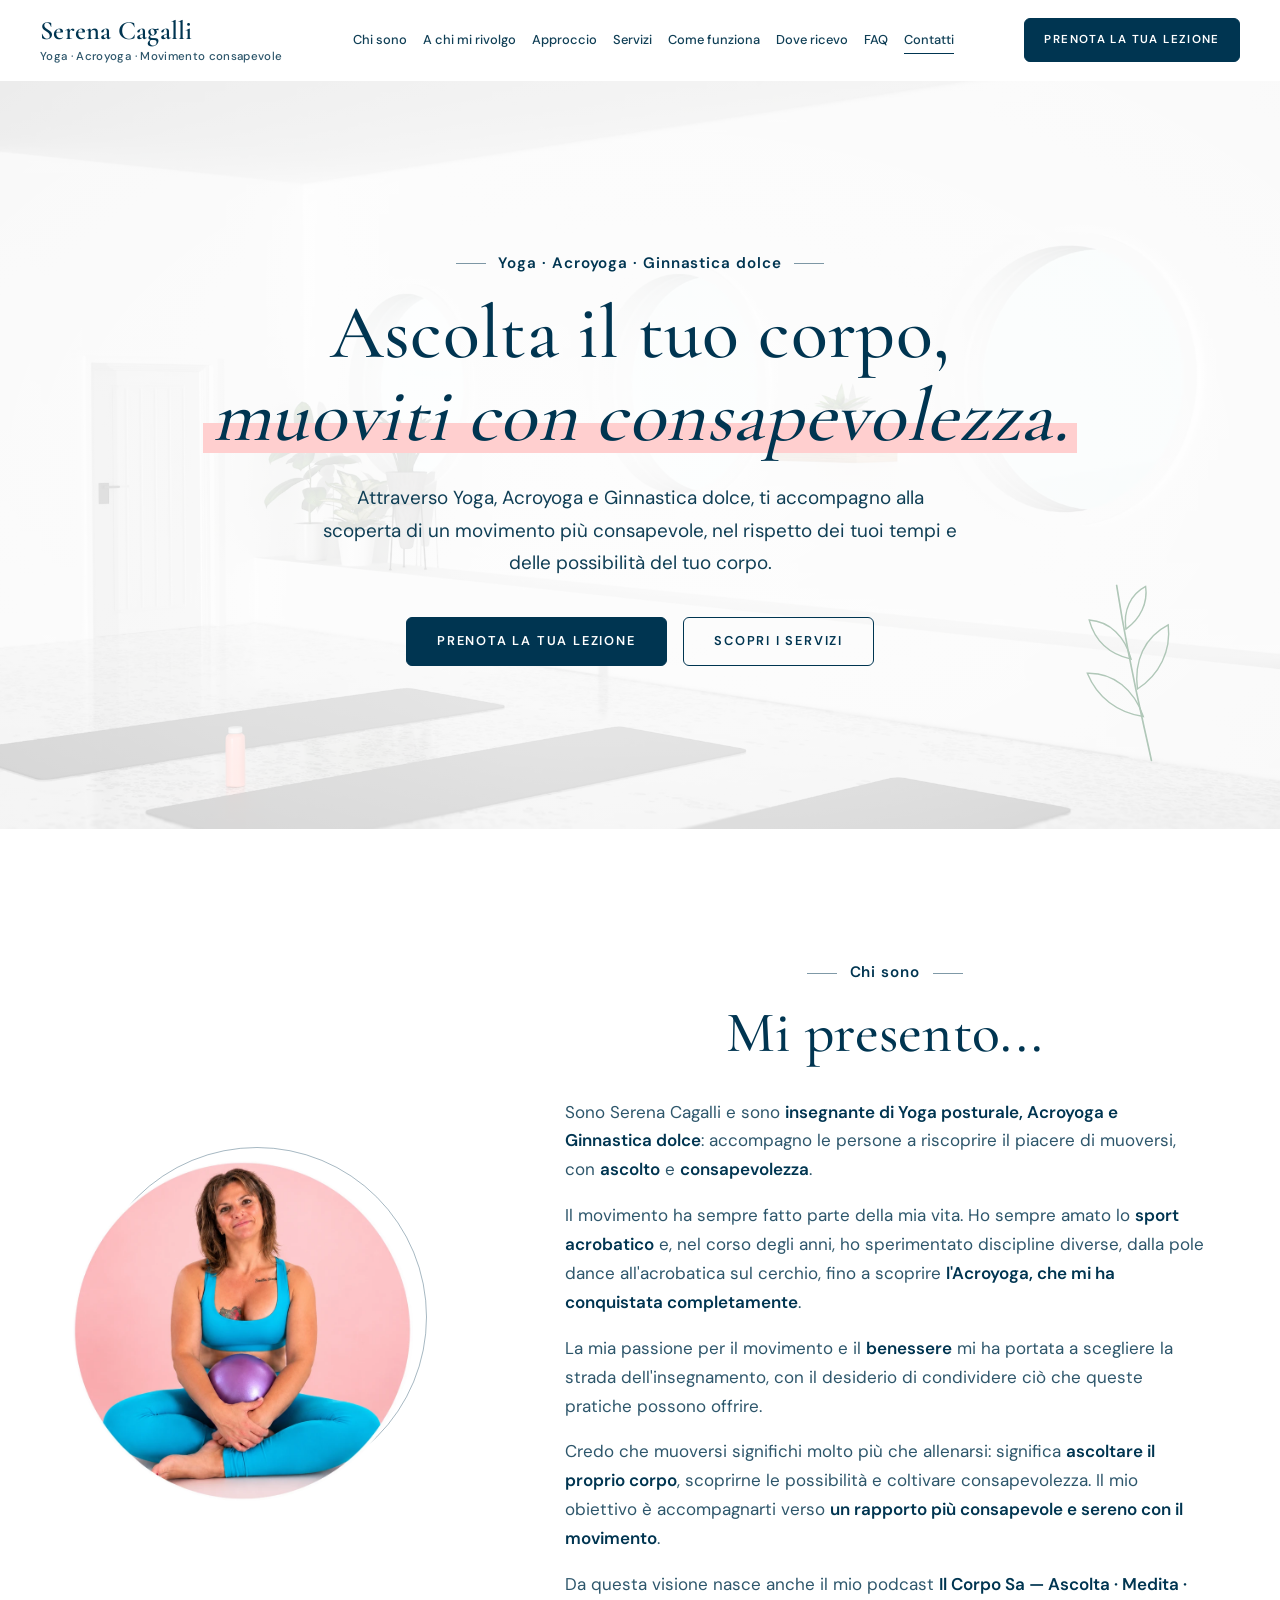
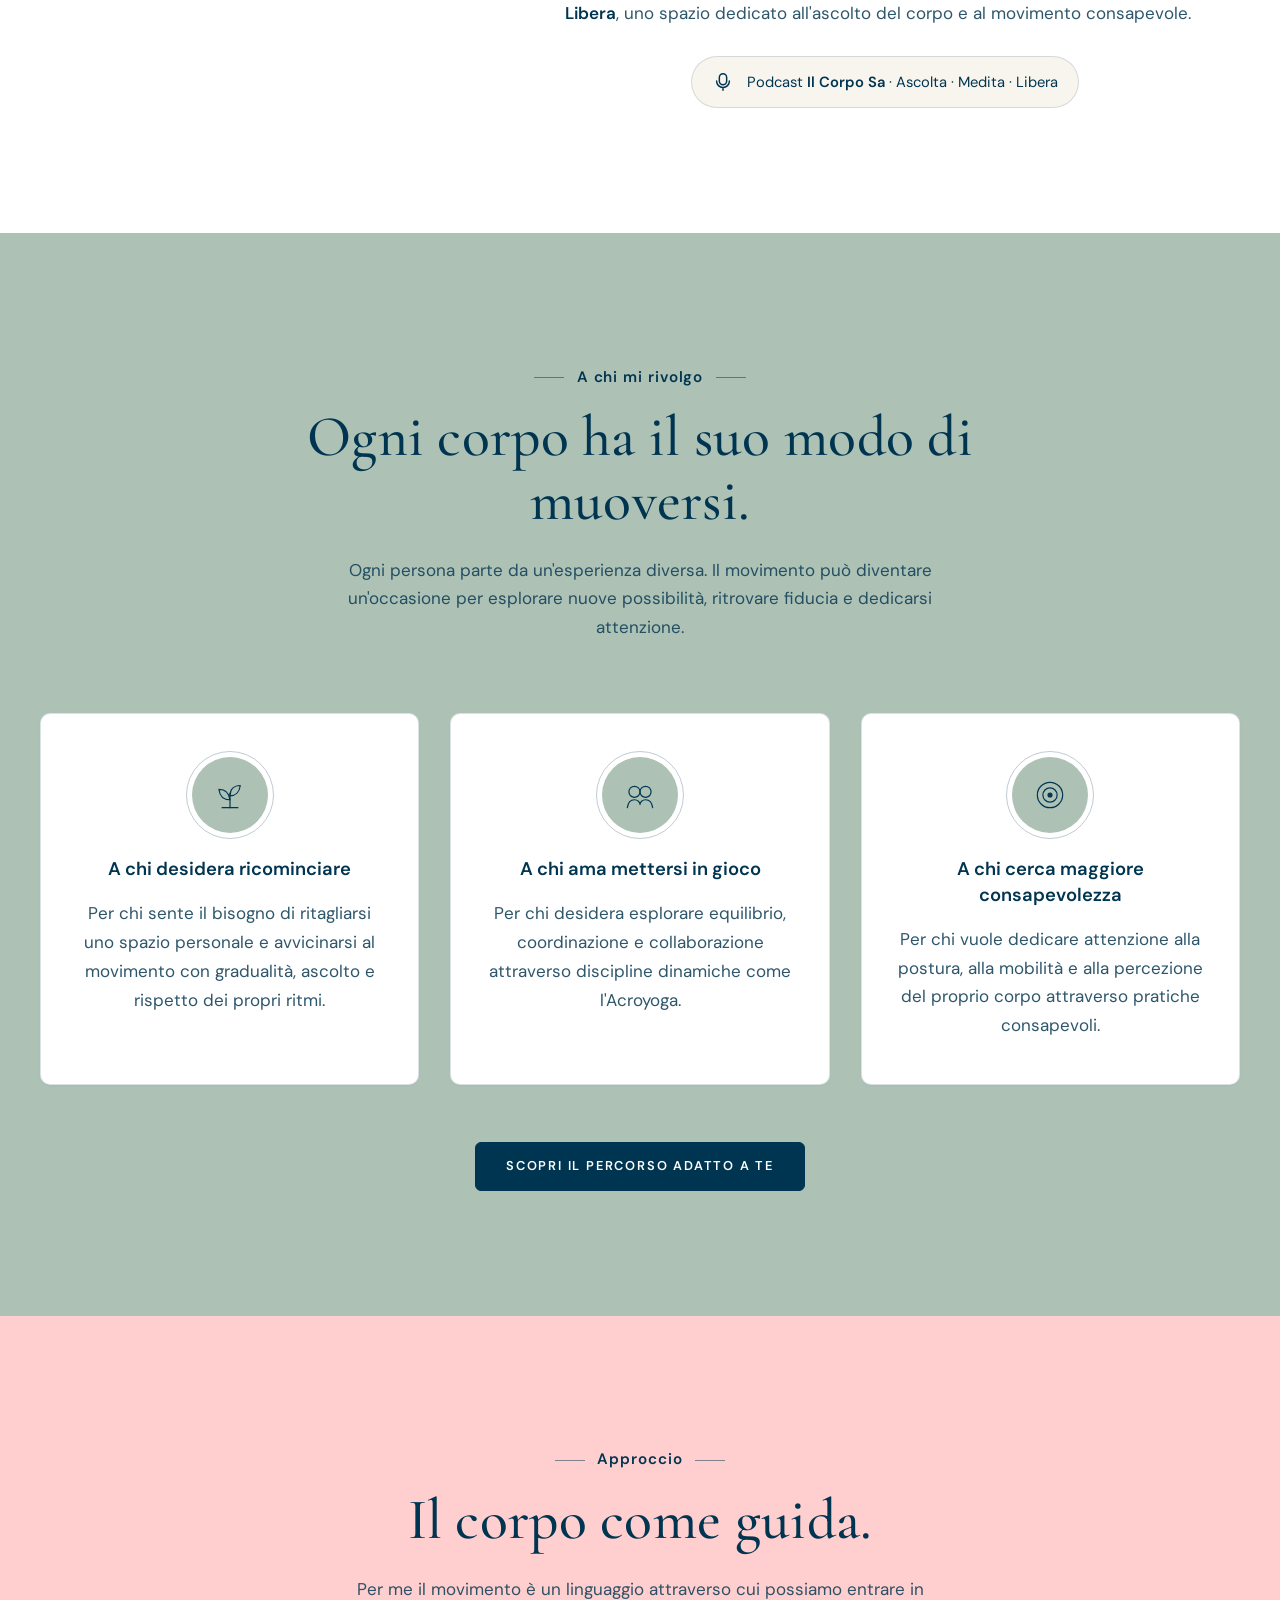
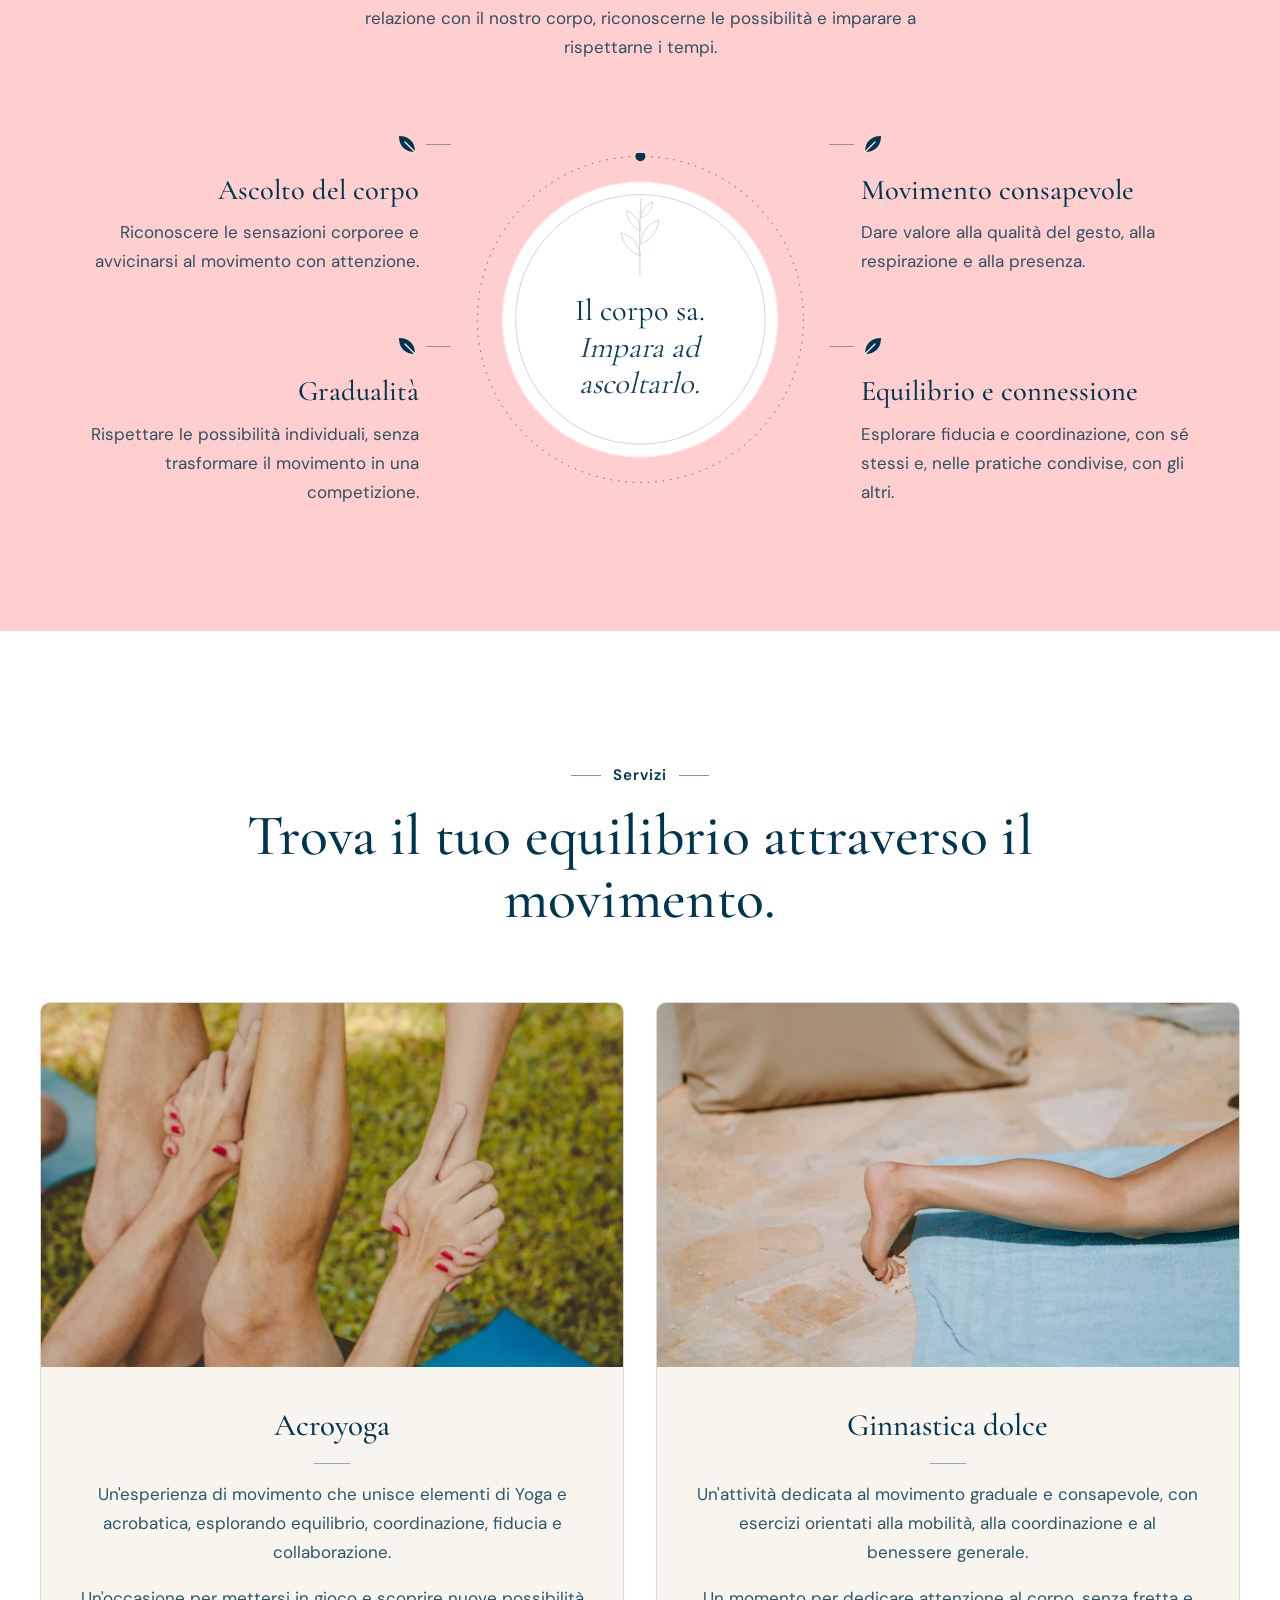
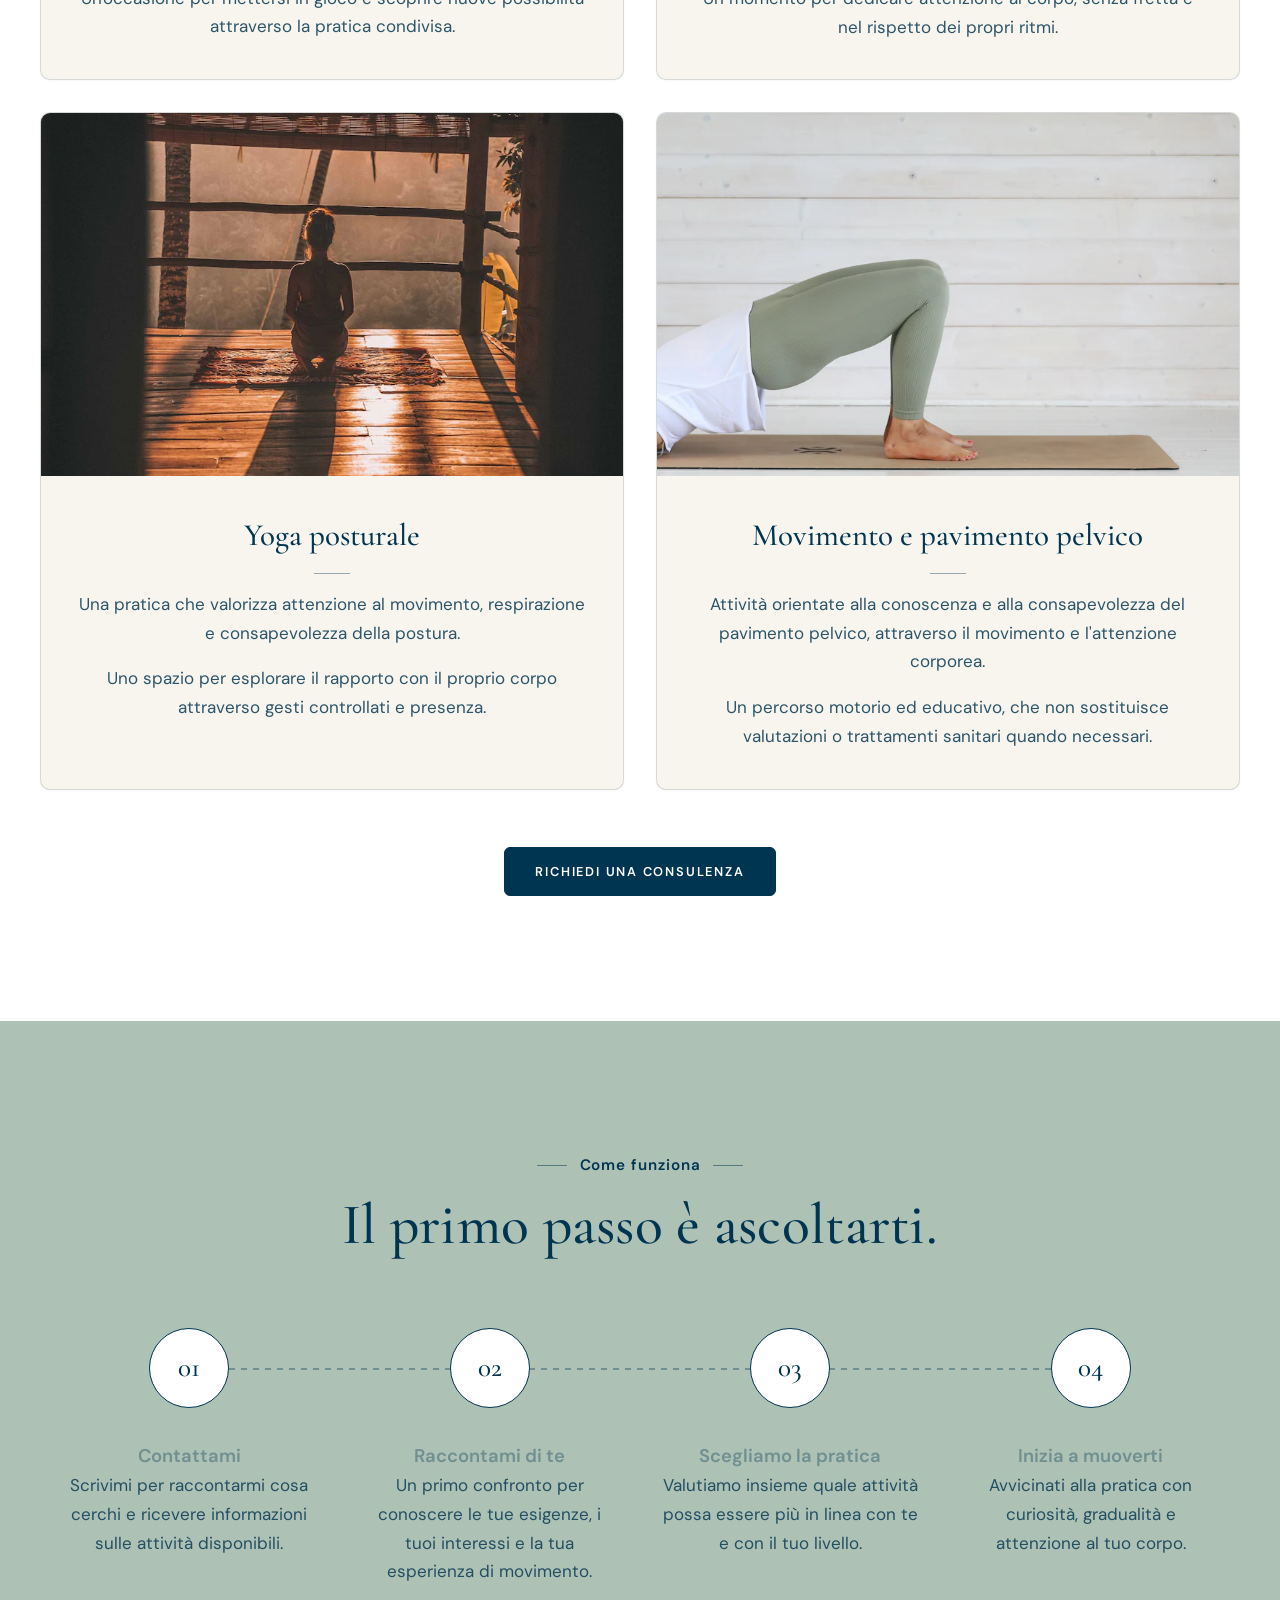
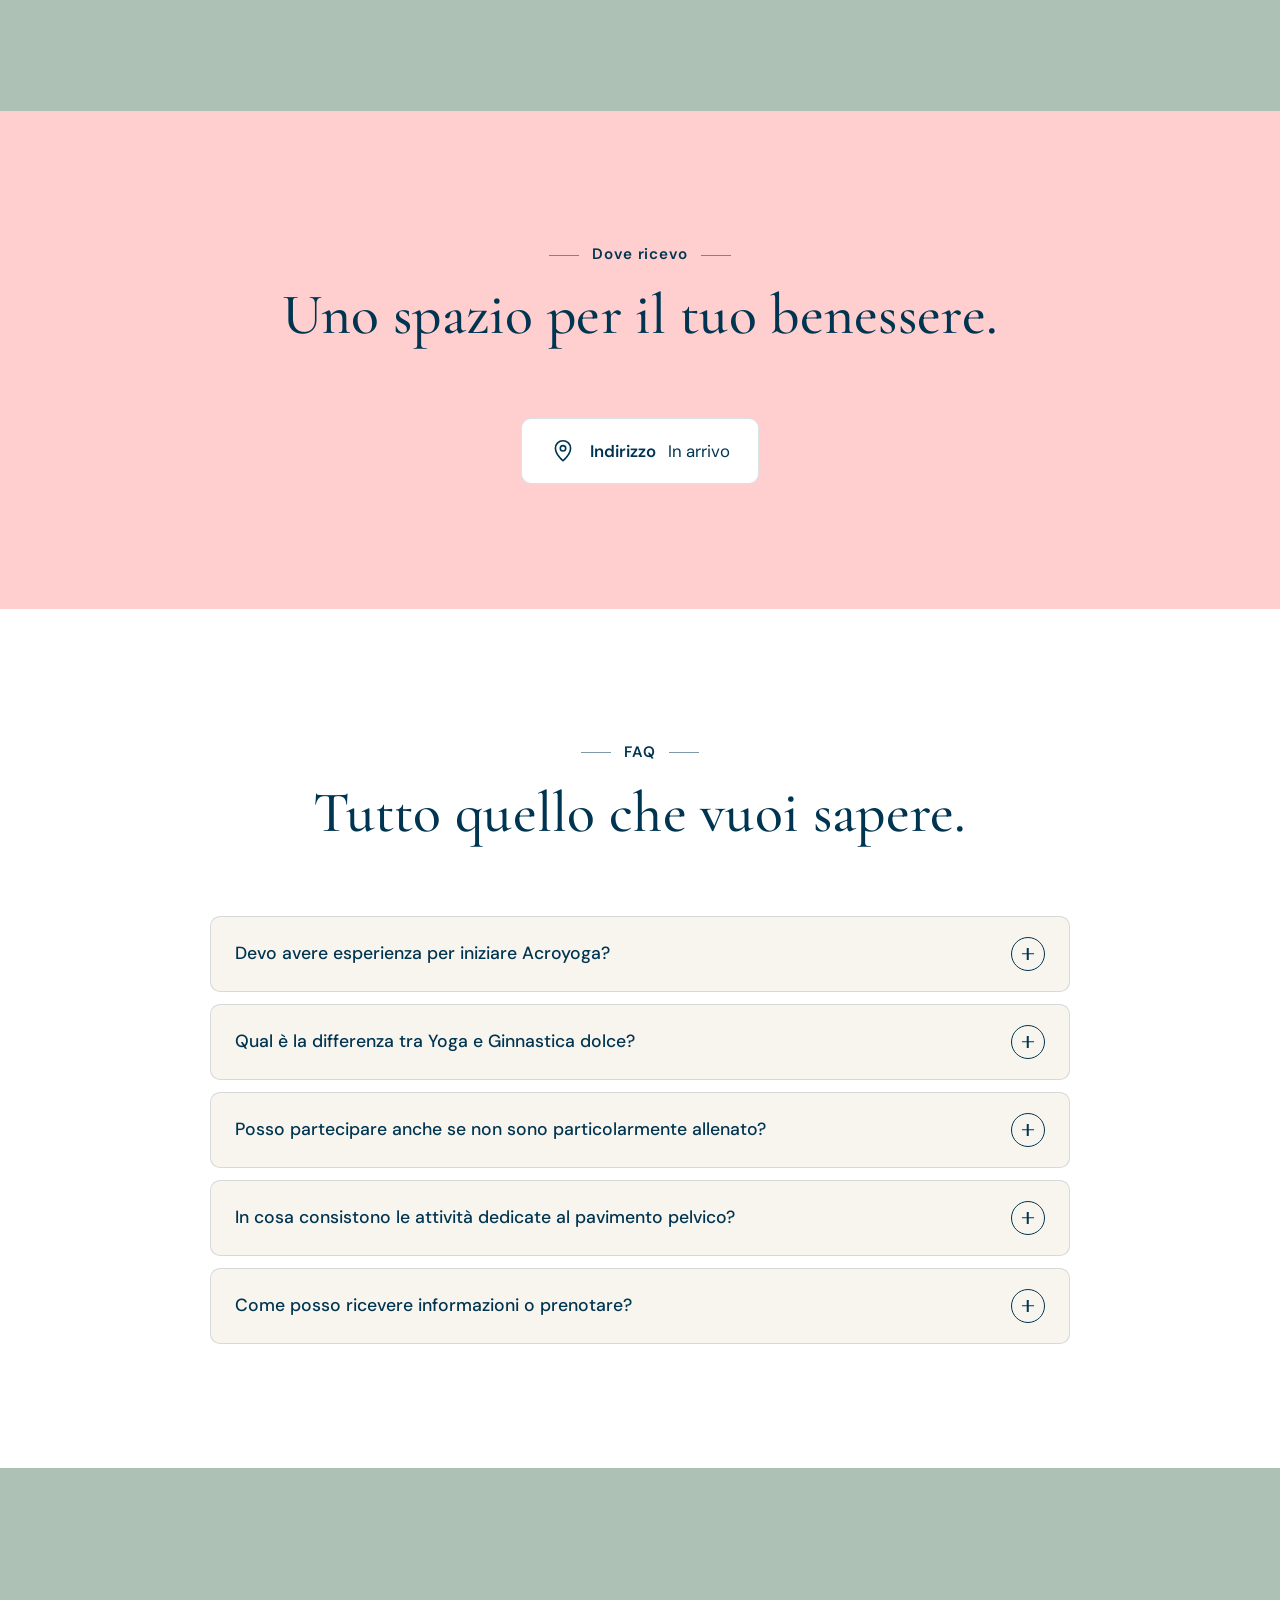
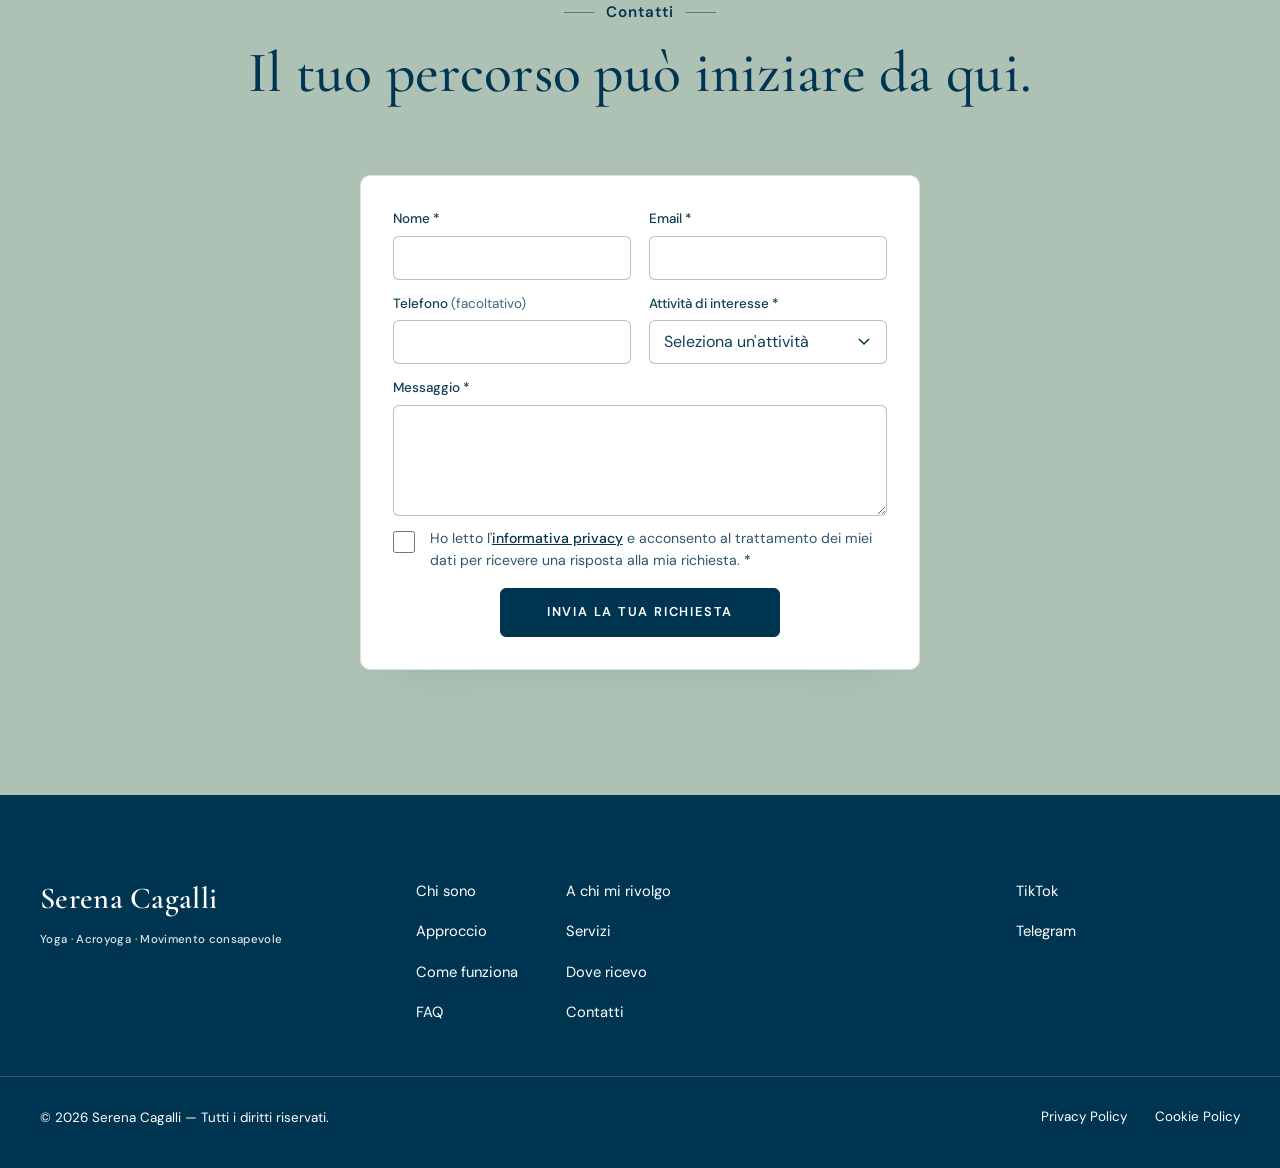
==== commit 4fceef07: "Hero con overlay bianco, nuove foto servizi 3 e 4, form più compatto - Hero: overlay bianco, titolo " ====
--- a/index.html
+++ b/index.html
@@ -109,15 +109,15 @@
       <svg class="hero-leaf" aria-hidden="true"><use href="#leaf-branch"/></svg>
 
       <div class="container hero-content">
-        <p class="eyebrow eyebrow-light">Yoga · Acroyoga · Ginnastica dolce</p>
+        <p class="eyebrow">Yoga · Acroyoga · Ginnastica dolce</p>
         <h1 id="hero-title" class="hero-title">
           <span class="hero-line">Ascolta il tuo corpo,</span>
-          <span class="hero-line hero-accent">muoviti con consapevolezza.</span>
+          <span class="hero-line hero-accent"><em>muoviti con consapevolezza.</em></span>
         </h1>
         <p class="hero-text">Attraverso Yoga, Acroyoga e Ginnastica dolce, ti accompagno alla scoperta di un movimento più consapevole, nel rispetto dei tuoi tempi e delle possibilità del tuo corpo.</p>
         <div class="btn-row">
-          <a class="btn btn-light" href="#contatti">Prenota la tua lezione</a>
-          <a class="btn btn-ghost" href="#servizi">Scopri i servizi</a>
+          <a class="btn btn-primary" href="#contatti">Prenota la tua lezione</a>
+          <a class="btn btn-outline" href="#servizi">Scopri i servizi</a>
         </div>
       </div>
     </section>
@@ -265,7 +265,7 @@
           </article>
           <article class="card card-service reveal">
             <div class="card-media">
-              <img src="assets/img/yoga-posturale.webp" alt="Una persona pratica Yoga su un tappetino davanti a una grande vetrata luminosa" width="800" height="600" loading="lazy" decoding="async">
+              <img src="assets/img/yoga-posturale.webp" alt="Una persona seduta di spalle su un tappeto, con la schiena dritta, davanti a una veranda nella luce calda del mattino" width="800" height="600" loading="lazy" decoding="async">
             </div>
             <div class="card-body">
               <h3>Yoga posturale</h3>
@@ -275,7 +275,7 @@
           </article>
           <article class="card card-service reveal">
             <div class="card-media">
-              <img src="assets/img/pavimento-pelvico.webp" alt="Palla da ginnastica verde su un pavimento in parquet, illuminata dalla luce di una finestra" width="800" height="600" loading="lazy" decoding="async">
+              <img src="assets/img/pavimento-pelvico.webp" alt="Posizione del ponte su un tappetino da yoga: bacino sollevato e piedi ben appoggiati" width="800" height="600" loading="lazy" decoding="async">
             </div>
             <div class="card-body">
               <h3>Movimento e pavimento pelvico</h3>
--- a/assets/css/style.css
+++ b/assets/css/style.css
@@ -198,6 +198,8 @@
 .btn-light:hover { background: var(--white); color: var(--accent); border-color: var(--white); transform: translateY(-2px); }
 .btn-ghost { background: transparent; color: var(--white); border-color: rgba(255, 255, 255, .7); }
 .btn-ghost:hover { background: var(--white); color: var(--accent); border-color: var(--white); transform: translateY(-2px); }
+.btn-outline { background: transparent; color: var(--accent); }
+.btn-outline:hover { background: var(--accent); color: var(--white); transform: translateY(-2px); }
 .btn-row { display: flex; flex-wrap: wrap; justify-content: center; gap: .9rem 1rem; }
 
 /* ---------- Header ---------- */
@@ -359,7 +361,7 @@
   padding-block: clamp(4.5rem, 3rem + 6vw, 8rem);
   overflow: hidden;
   isolation: isolate;
-  color: var(--white);
+  color: var(--text);
 }
 .hero-media, .hero-media img {
   position: absolute;
@@ -374,7 +376,7 @@
   inset: 0;
   z-index: -2;
   background:
-    radial-gradient(ellipse at center, rgba(0, 53, 81, .84) 0%, rgba(0, 53, 81, .76) 55%, rgba(0, 53, 81, .62) 100%);
+    radial-gradient(ellipse at center, rgba(255, 255, 255, .93) 0%, rgba(255, 255, 255, .86) 55%, rgba(255, 255, 255, .78) 100%);
 }
 .hero-leaf {
   position: absolute;
@@ -384,8 +386,8 @@
   height: auto;
   right: clamp(1rem, 6vw, 7rem);
   bottom: clamp(1.5rem, 5vw, 4rem);
-  color: var(--bg-pink);
-  opacity: .55;
+  color: var(--sage);
+  opacity: .9;
   transform: rotate(-12deg);
 }
 .hero-content { text-align: center; max-width: 1120px; }
@@ -396,16 +398,23 @@
   line-height: 1.08;
   letter-spacing: .005em;
   margin: 0 0 1.6rem;
-  color: var(--white);
+  color: var(--accent);
 }
 .hero-line { display: block; }
-.hero-accent { color: var(--bg-pink); font-style: italic; }
+.hero-accent em {
+  font-style: italic;
+  color: var(--accent);
+  padding: 0 .12em;
+  background: linear-gradient(transparent 58%, var(--bg-pink) 58%, var(--bg-pink) 90%, transparent 90%);
+  -webkit-box-decoration-break: clone;
+  box-decoration-break: clone;
+}
 @media (min-width: 900px) { .hero-line { white-space: nowrap; } }
 .hero-text {
   max-width: 640px;
   margin: 0 auto 2.4rem;
   font-size: clamp(1.02rem, .95rem + .35vw, 1.18rem);
-  color: var(--white);
+  color: var(--text);
 }
 
 /* ---------- Chi sono ---------- */
@@ -730,17 +739,17 @@
 
 /* ---------- Contatti ---------- */
 .contact-form {
-  max-width: 660px;
+  max-width: 560px;
   margin-inline: auto;
   background: var(--box);
   border: 1px solid var(--line);
   border-radius: var(--radius);
-  padding: clamp(1.5rem, 1rem + 2vw, 2.5rem);
+  padding: clamp(1.25rem, .9rem + 1.4vw, 2rem);
   box-shadow: 0 24px 48px -40px var(--shadow);
 }
 .form-row { display: grid; grid-template-columns: repeat(2, minmax(0, 1fr)); gap: 0 1.1rem; }
-.field { margin-bottom: 1rem; }
-.field label { display: block; margin-bottom: .4rem; font-size: .86rem; font-weight: 500; }
+.field { margin-bottom: .8rem; }
+.field label { display: block; margin-bottom: .3rem; font-size: .84rem; font-weight: 500; }
 .req { color: var(--accent); }
 .optional { font-weight: 400; opacity: .8; }
 .field input[type="text"],
@@ -750,8 +759,8 @@
 .field textarea {
   display: block;
   width: 100%;
-  min-height: 48px;
-  padding: .75rem 1rem;
+  min-height: 44px;
+  padding: .6rem .9rem;
   background: var(--white);
   border: 1px solid rgba(0, 53, 81, .3);
   border-radius: var(--radius-btn);
@@ -768,7 +777,7 @@
   background-position: right 1rem center;
   background-size: 12px 8px;
 }
-.field textarea { resize: vertical; min-height: 120px; }
+.field textarea { resize: vertical; min-height: 96px; }
 .field input:focus, .field select:focus, .field textarea:focus {
   outline: none;
   border-color: var(--accent);
@@ -794,7 +803,7 @@
 .field-check label { margin: 0; font-weight: 400; font-size: .88rem; line-height: 1.55; color: var(--text-soft); }
 .field-check label a { color: var(--accent); font-weight: 500; }
 .field-check .field-error { grid-column: 2; }
-.form-actions { display: flex; justify-content: center; margin-top: 1.25rem; }
+.form-actions { display: flex; justify-content: center; margin-top: 1rem; }
 .form-actions .btn { min-width: min(100%, 280px); }
 .form-actions .btn[disabled] { opacity: .6; cursor: progress; transform: none; }
 .hp { position: absolute; left: -9999px; width: 1px; height: 1px; overflow: hidden; }
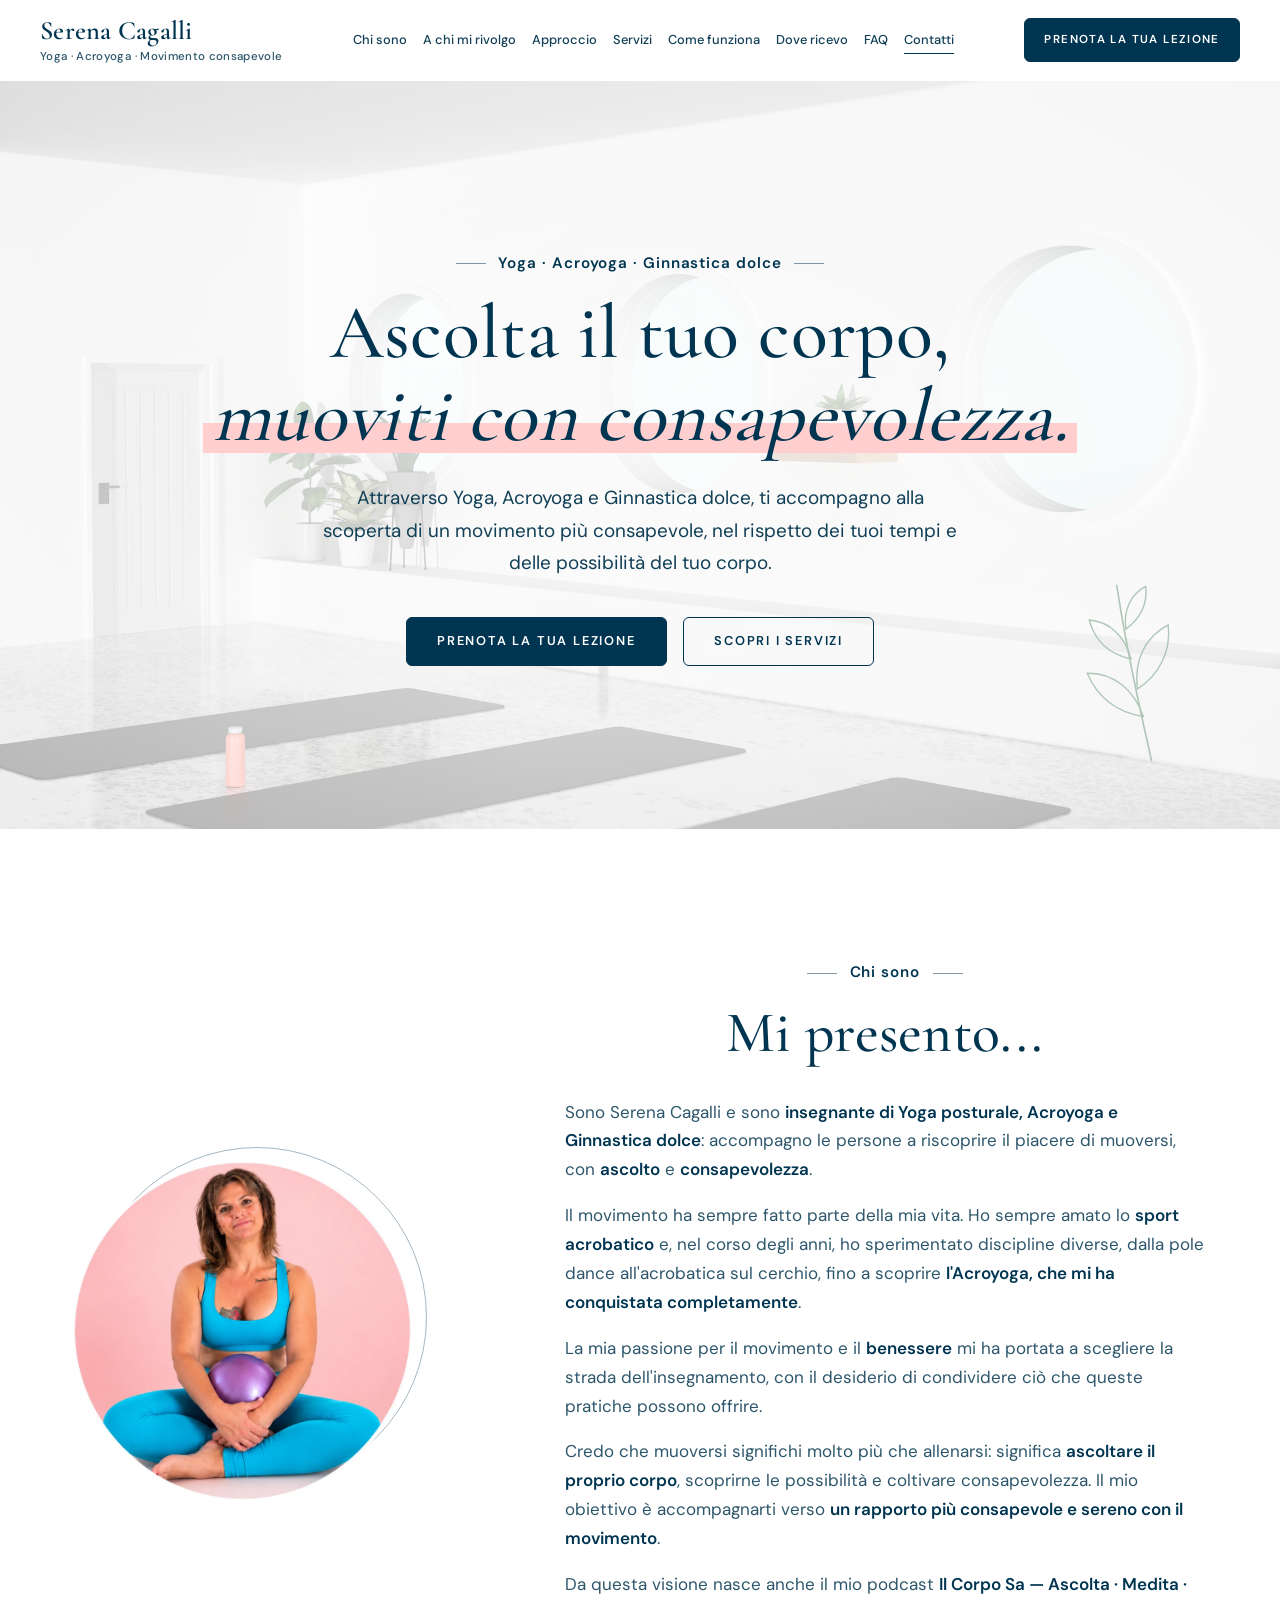
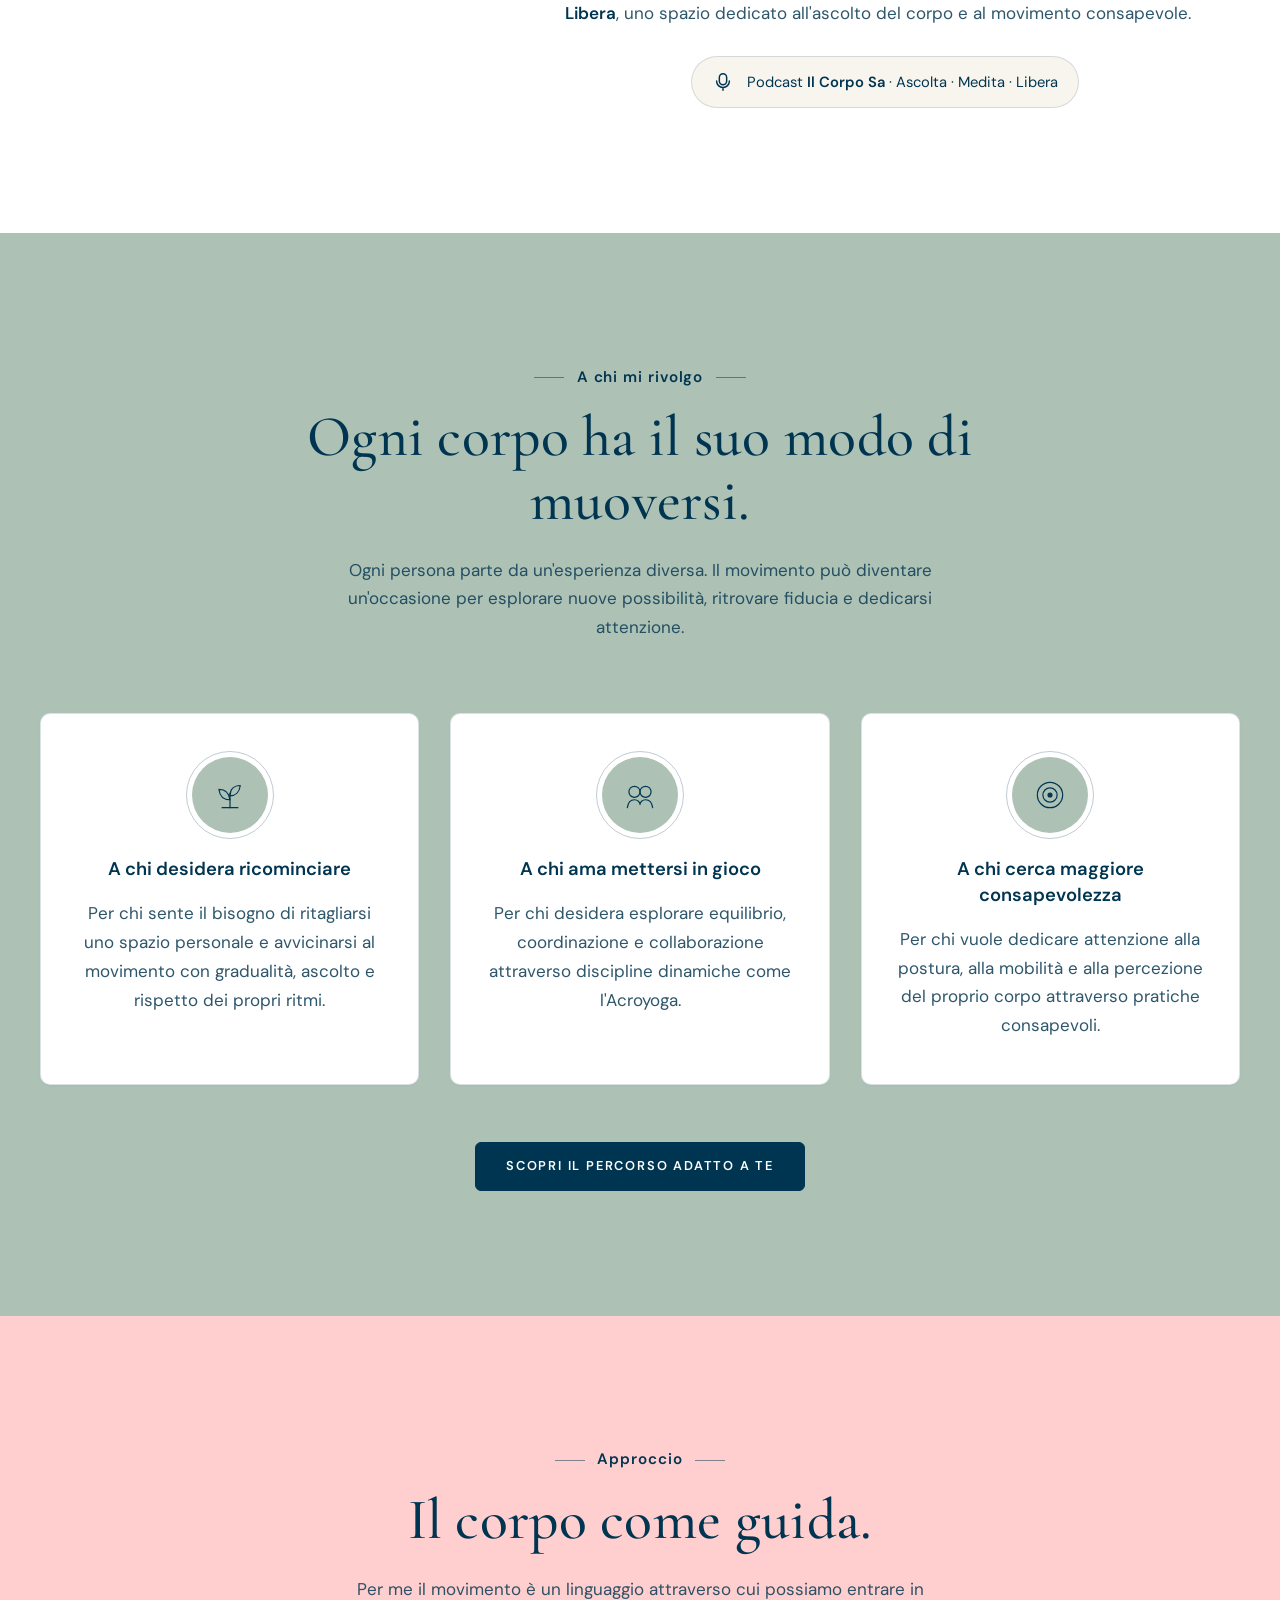
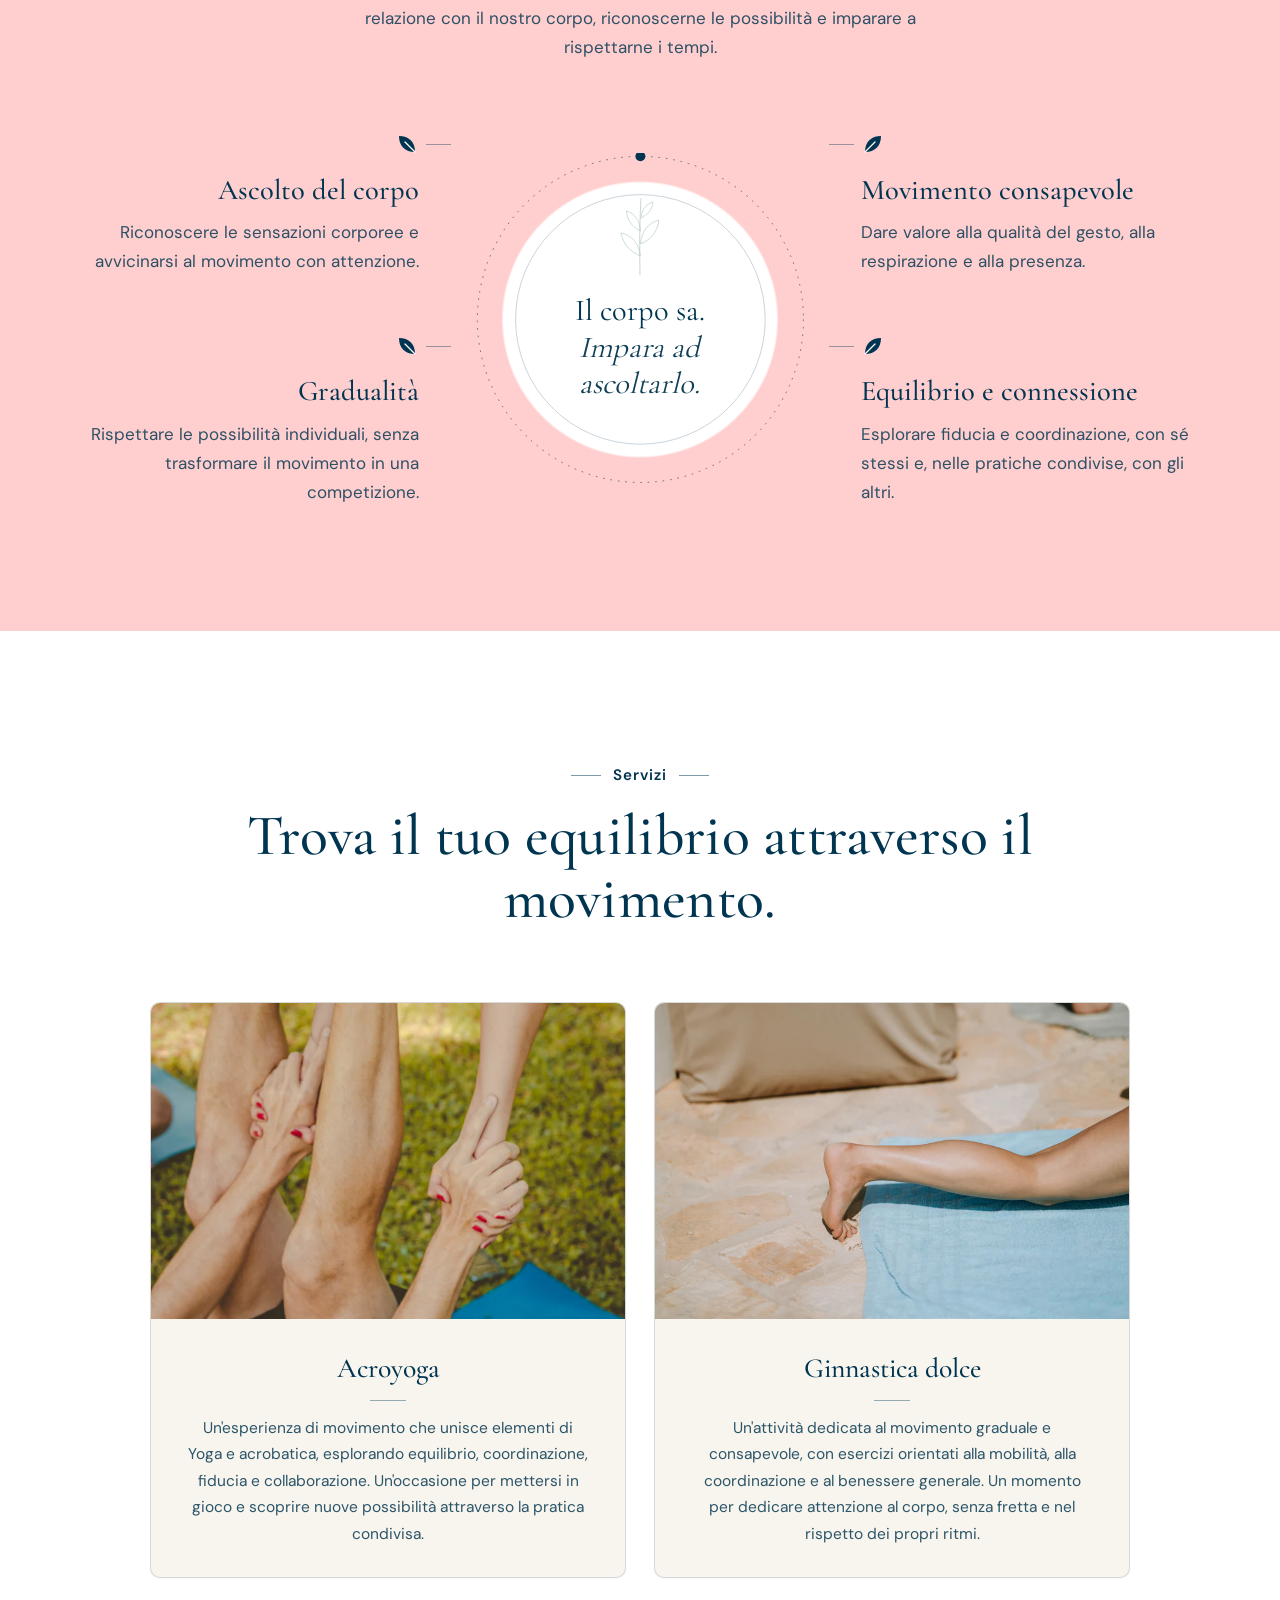
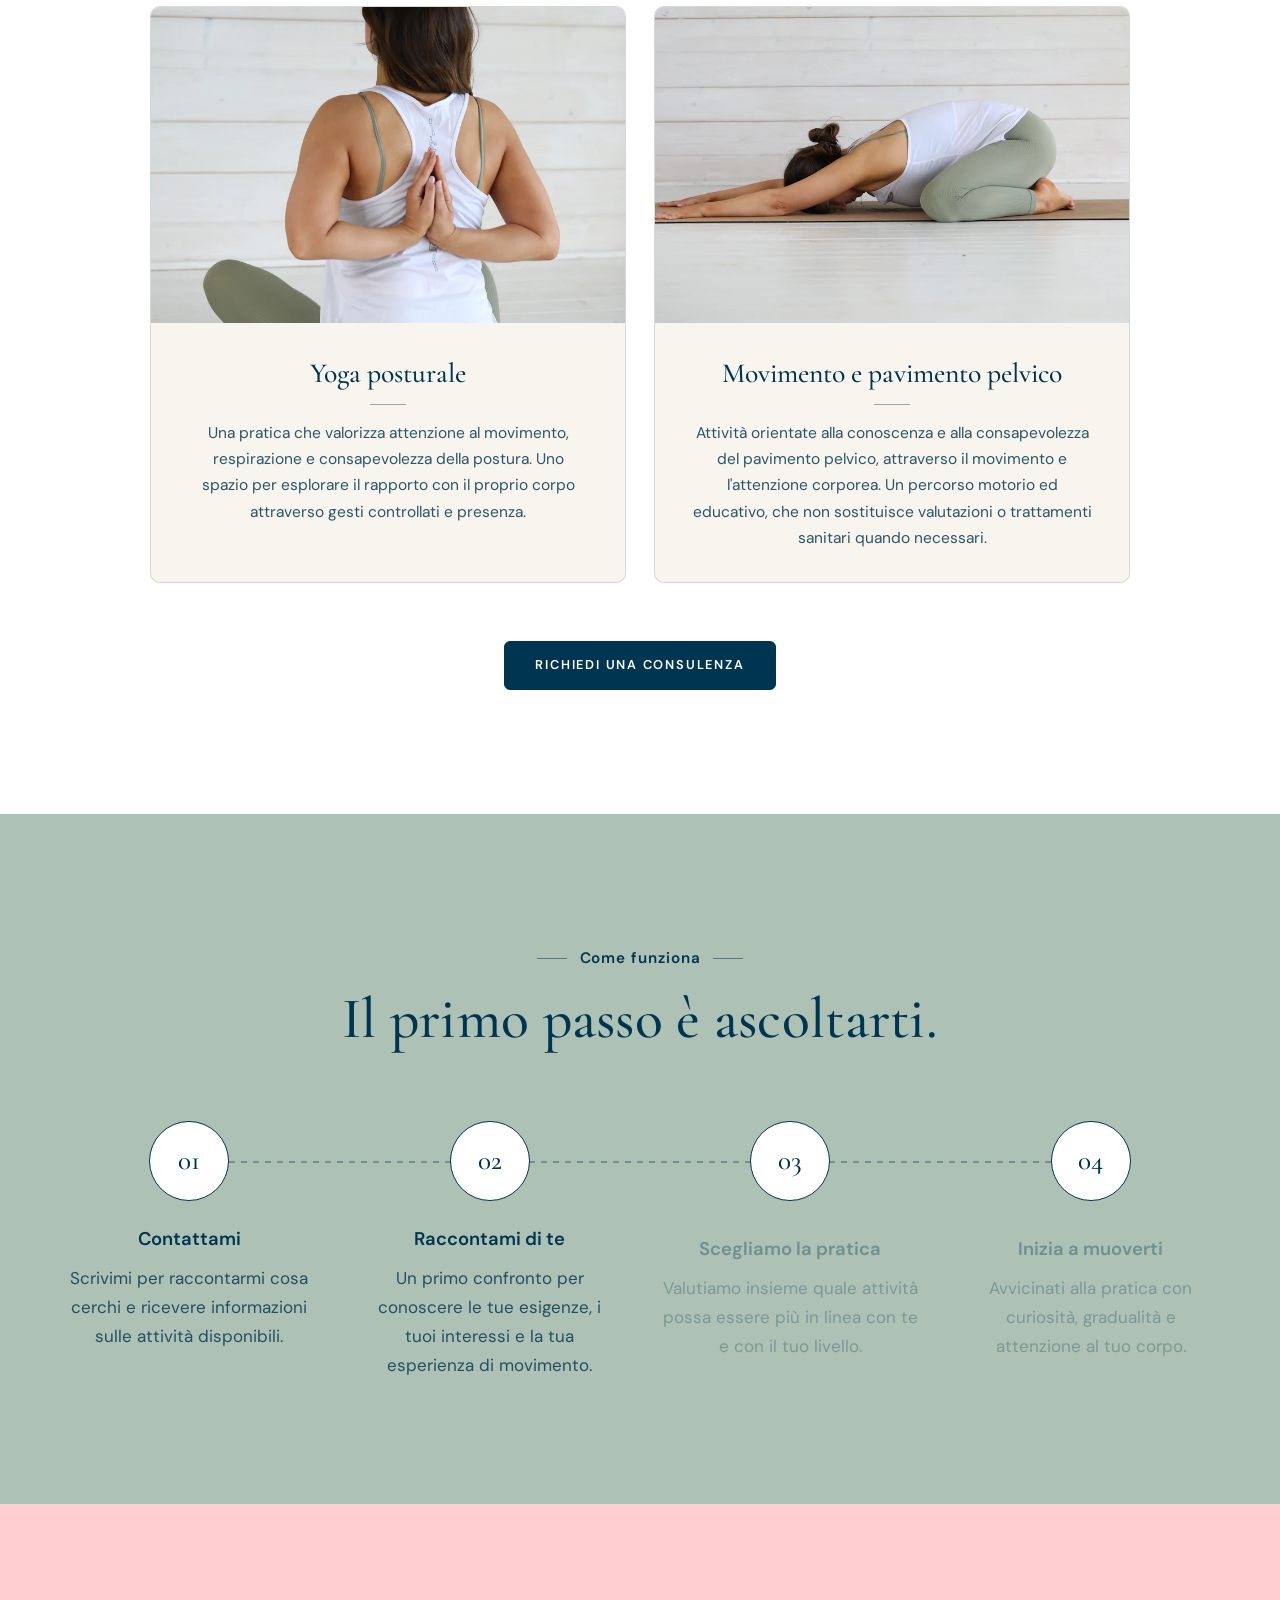
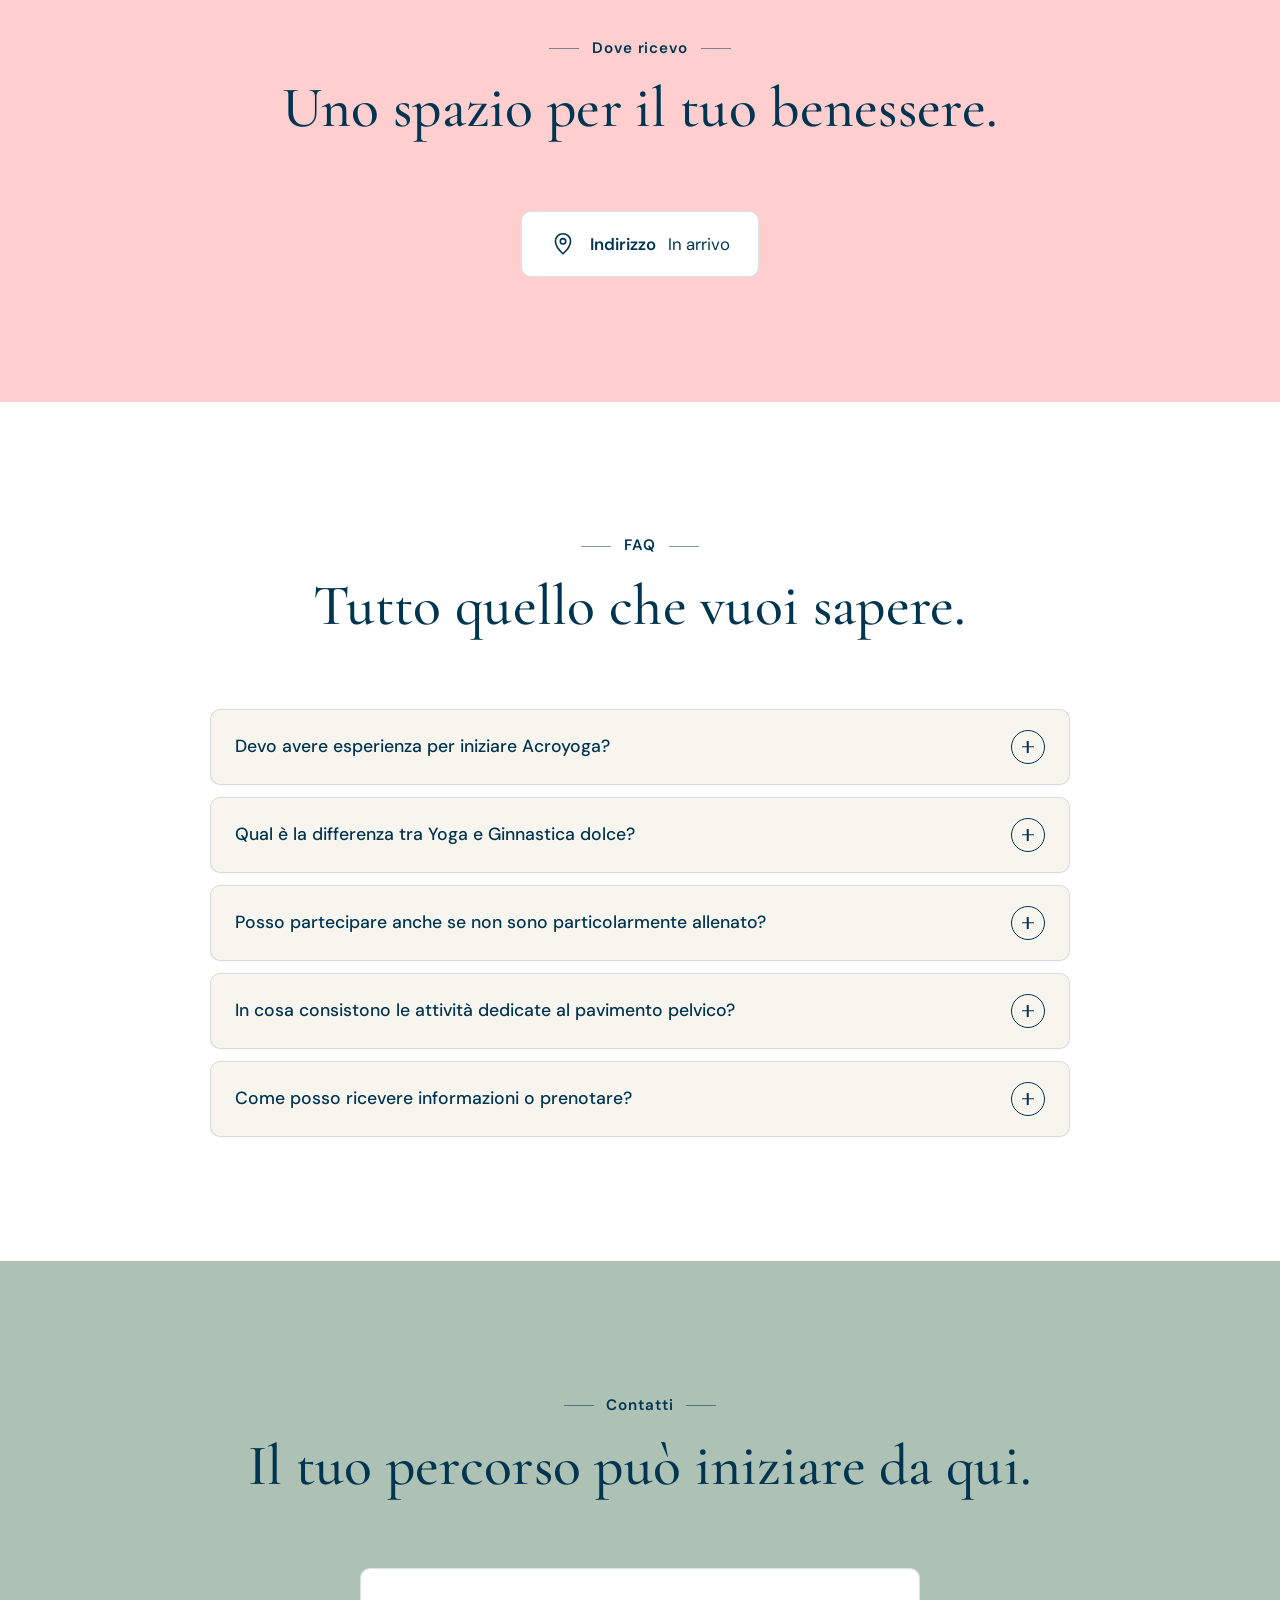
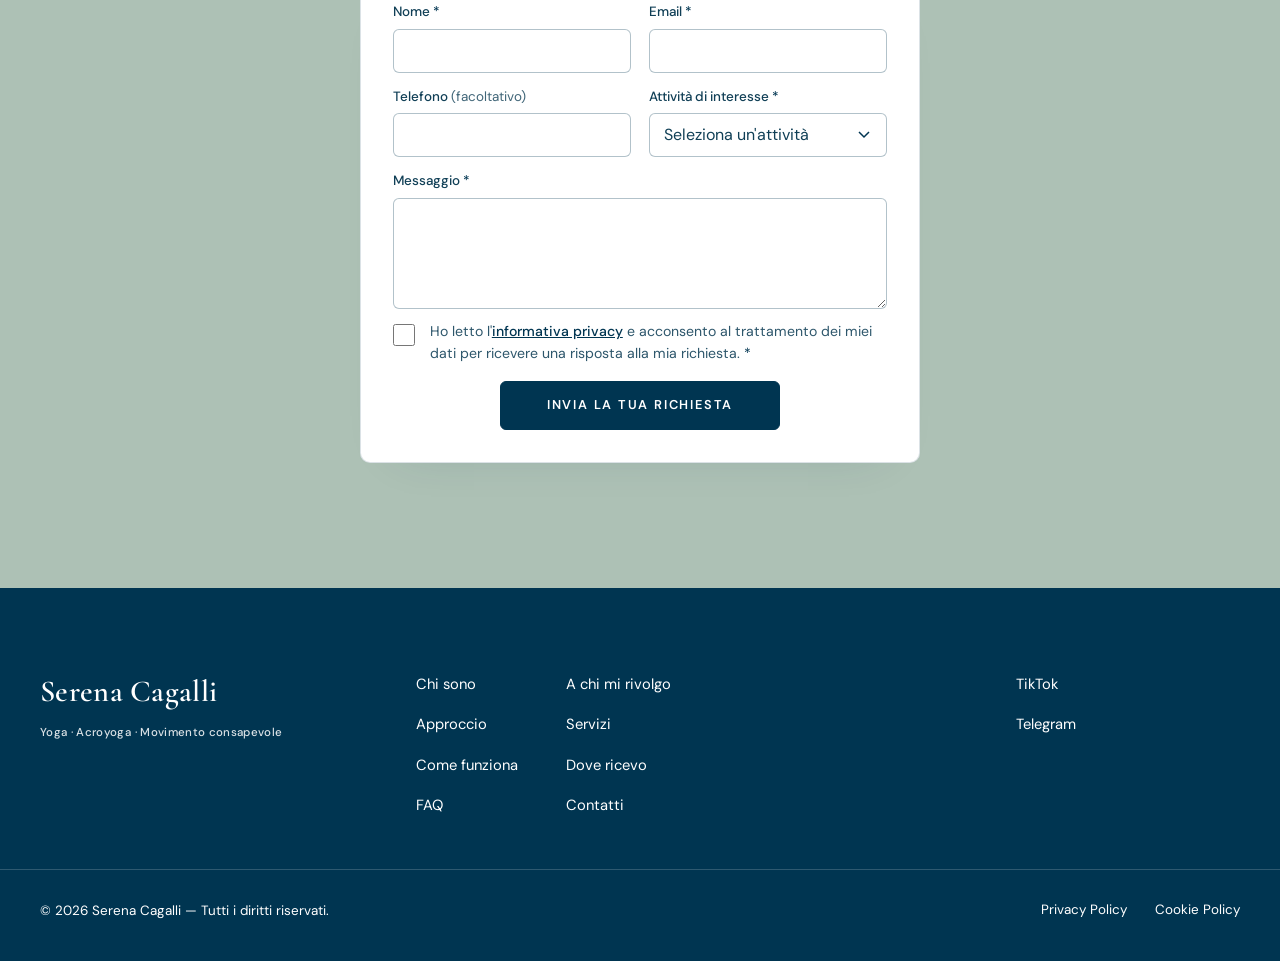
==== commit 9d2d61ca: "Servizi più compatti, testi continui, nuove foto box 3 e 4, overlay hero più leggero - Servizi: box " ====
--- a/index.html
+++ b/index.html
@@ -249,8 +249,7 @@
             </div>
             <div class="card-body">
               <h3>Acroyoga</h3>
-              <p>Un'esperienza di movimento che unisce elementi di Yoga e acrobatica, esplorando equilibrio, coordinazione, fiducia e collaborazione.</p>
-              <p>Un'occasione per mettersi in gioco e scoprire nuove possibilità attraverso la pratica condivisa.</p>
+              <p>Un'esperienza di movimento che unisce elementi di Yoga e acrobatica, esplorando equilibrio, coordinazione, fiducia e collaborazione. Un'occasione per mettersi in gioco e scoprire nuove possibilità attraverso la pratica condivisa.</p>
             </div>
           </article>
           <article class="card card-service reveal">
@@ -259,28 +258,25 @@
             </div>
             <div class="card-body">
               <h3>Ginnastica dolce</h3>
-              <p>Un'attività dedicata al movimento graduale e consapevole, con esercizi orientati alla mobilità, alla coordinazione e al benessere generale.</p>
-              <p>Un momento per dedicare attenzione al corpo, senza fretta e nel rispetto dei propri ritmi.</p>
+              <p>Un'attività dedicata al movimento graduale e consapevole, con esercizi orientati alla mobilità, alla coordinazione e al benessere generale. Un momento per dedicare attenzione al corpo, senza fretta e nel rispetto dei propri ritmi.</p>
             </div>
           </article>
           <article class="card card-service reveal">
             <div class="card-media">
-              <img src="assets/img/yoga-posturale.webp" alt="Una persona seduta di spalle su un tappeto, con la schiena dritta, davanti a una veranda nella luce calda del mattino" width="800" height="600" loading="lazy" decoding="async">
+              <img src="assets/img/yoga-posturale.webp" alt="Persona seduta vista di spalle, schiena dritta e mani giunte dietro la schiena, in uno studio luminoso" width="840" height="560" loading="lazy" decoding="async">
             </div>
             <div class="card-body">
               <h3>Yoga posturale</h3>
-              <p>Una pratica che valorizza attenzione al movimento, respirazione e consapevolezza della postura.</p>
-              <p>Uno spazio per esplorare il rapporto con il proprio corpo attraverso gesti controllati e presenza.</p>
+              <p>Una pratica che valorizza attenzione al movimento, respirazione e consapevolezza della postura. Uno spazio per esplorare il rapporto con il proprio corpo attraverso gesti controllati e presenza.</p>
             </div>
           </article>
           <article class="card card-service reveal">
             <div class="card-media">
-              <img src="assets/img/pavimento-pelvico.webp" alt="Posizione del ponte su un tappetino da yoga: bacino sollevato e piedi ben appoggiati" width="800" height="600" loading="lazy" decoding="async">
+              <img src="assets/img/pavimento-pelvico.webp" alt="Posizione del bambino su un tappetino da yoga, con le braccia distese in avanti e il bacino appoggiato sui talloni" width="840" height="560" loading="lazy" decoding="async">
             </div>
             <div class="card-body">
               <h3>Movimento e pavimento pelvico</h3>
-              <p>Attività orientate alla conoscenza e alla consapevolezza del pavimento pelvico, attraverso il movimento e l'attenzione corporea.</p>
-              <p>Un percorso motorio ed educativo, che non sostituisce valutazioni o trattamenti sanitari quando necessari.</p>
+              <p>Attività orientate alla conoscenza e alla consapevolezza del pavimento pelvico, attraverso il movimento e l'attenzione corporea. Un percorso motorio ed educativo, che non sostituisce valutazioni o trattamenti sanitari quando necessari.</p>
             </div>
           </article>
         </div>
--- a/assets/css/style.css
+++ b/assets/css/style.css
@@ -376,7 +376,7 @@
   inset: 0;
   z-index: -2;
   background:
-    radial-gradient(ellipse at center, rgba(255, 255, 255, .93) 0%, rgba(255, 255, 255, .86) 55%, rgba(255, 255, 255, .78) 100%);
+    radial-gradient(ellipse at center, rgba(255, 255, 255, .84) 0%, rgba(255, 255, 255, .74) 55%, rgba(255, 255, 255, .62) 100%);
 }
 .hero-leaf {
   position: absolute;
@@ -502,19 +502,22 @@
   display: grid;
   grid-template-columns: repeat(2, minmax(0, 1fr));
   grid-auto-rows: 1fr;
-  gap: clamp(1.25rem, 1rem + 1.2vw, 2rem);
+  gap: clamp(1.25rem, 1rem + 1vw, 1.75rem);
+  max-width: 980px;
+  margin-inline: auto;
 }
 .card-service { display: flex; flex-direction: column; overflow: hidden; height: 100%; }
-.card-media { aspect-ratio: 16 / 10; overflow: hidden; background: var(--cream); }
+.card-media { aspect-ratio: 3 / 2; overflow: hidden; background: var(--cream); }
 .card-media img { width: 100%; height: 100%; object-fit: cover; transition: transform 1.2s var(--ease); }
 .card-service:hover .card-media img { transform: scale(1.04); }
-.card-body { flex: 1; padding: clamp(1.75rem, 1.4rem + 1.2vw, 2.5rem); text-align: center; }
+.card-body { flex: 1; padding: clamp(1.4rem, 1.1rem + 1vw, 2rem) clamp(1.4rem, 1.1rem + 1.2vw, 2.25rem); text-align: center; }
+.card-body p { max-width: 400px; margin-inline: auto; font-size: .97rem; line-height: 1.7; }
 .card-body h3 {
   position: relative;
-  margin-bottom: 1rem;
-  padding-bottom: 1rem;
+  margin-bottom: .9rem;
+  padding-bottom: .8rem;
   font-family: var(--serif);
-  font-size: clamp(1.6rem, 1.3rem + .8vw, 2rem);
+  font-size: clamp(1.5rem, 1.25rem + .6vw, 1.8rem);
   font-weight: 500;
 }
 .card-body h3::after {
